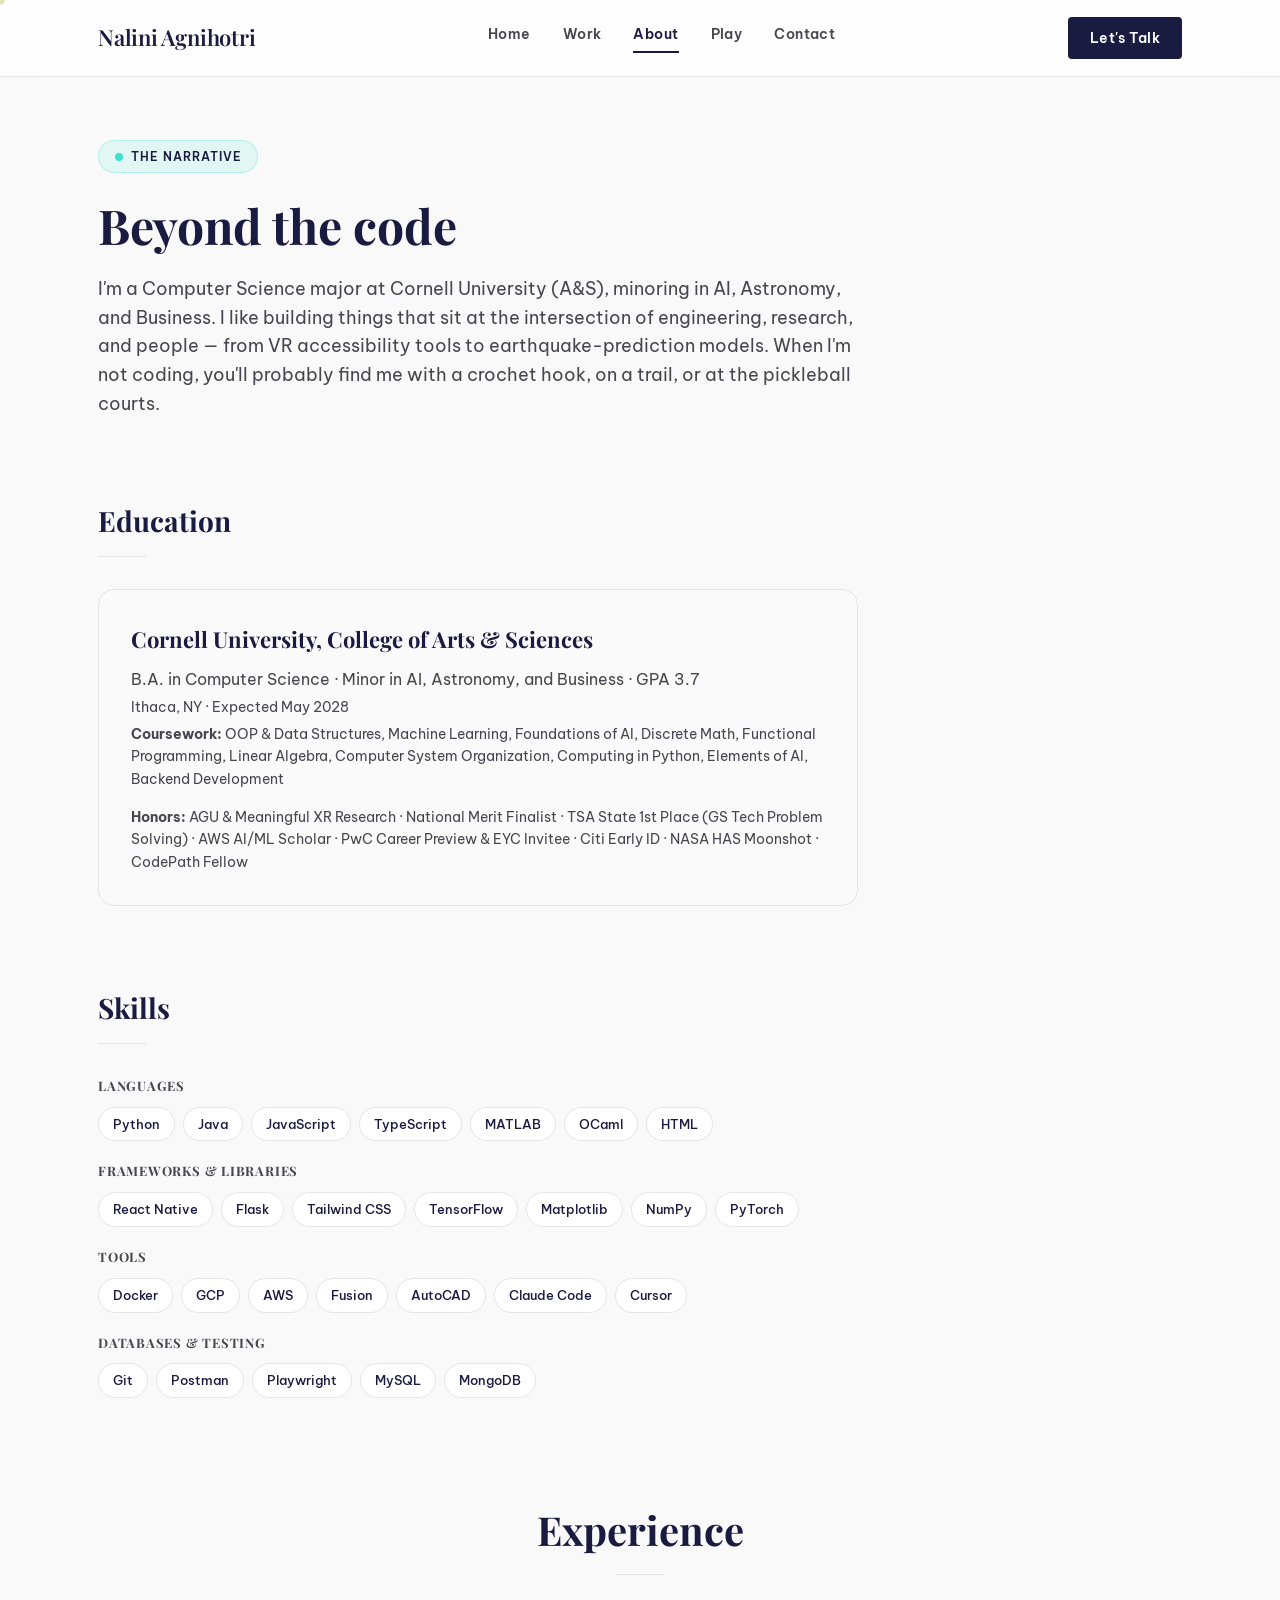
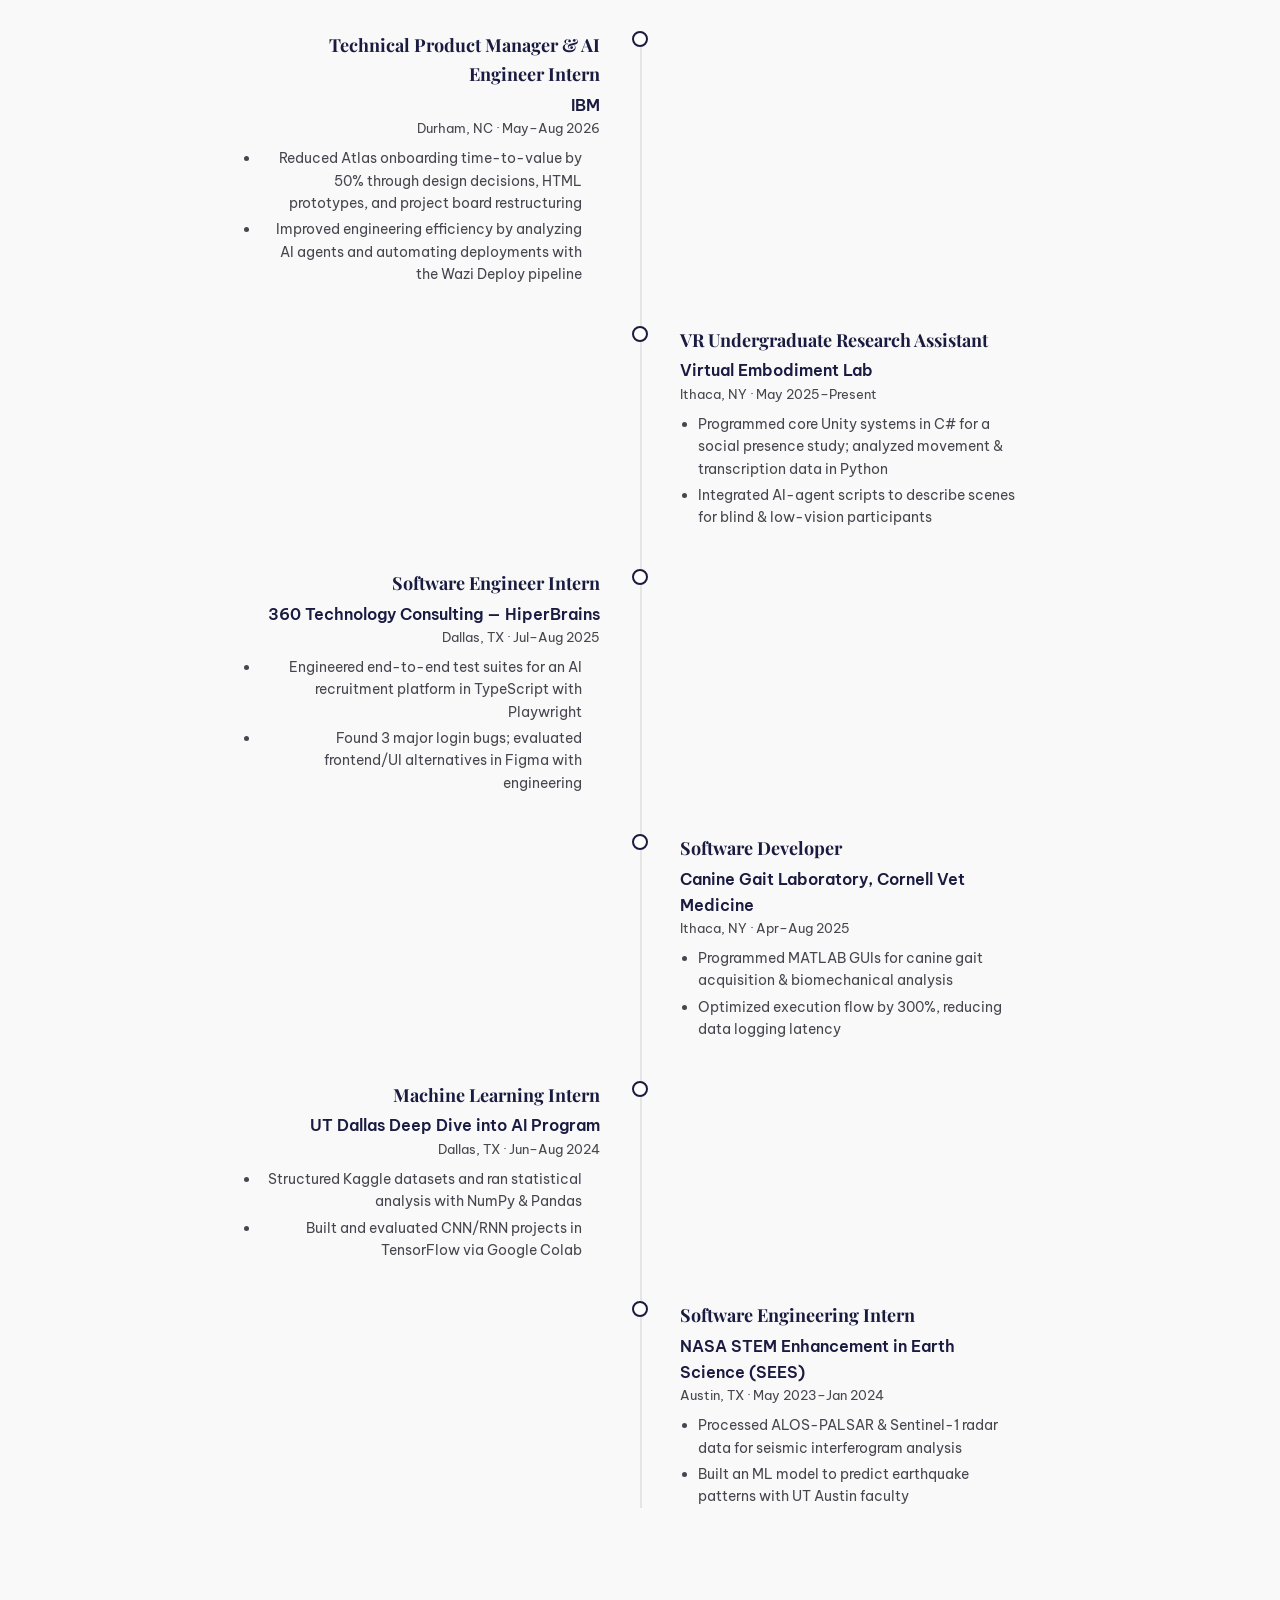
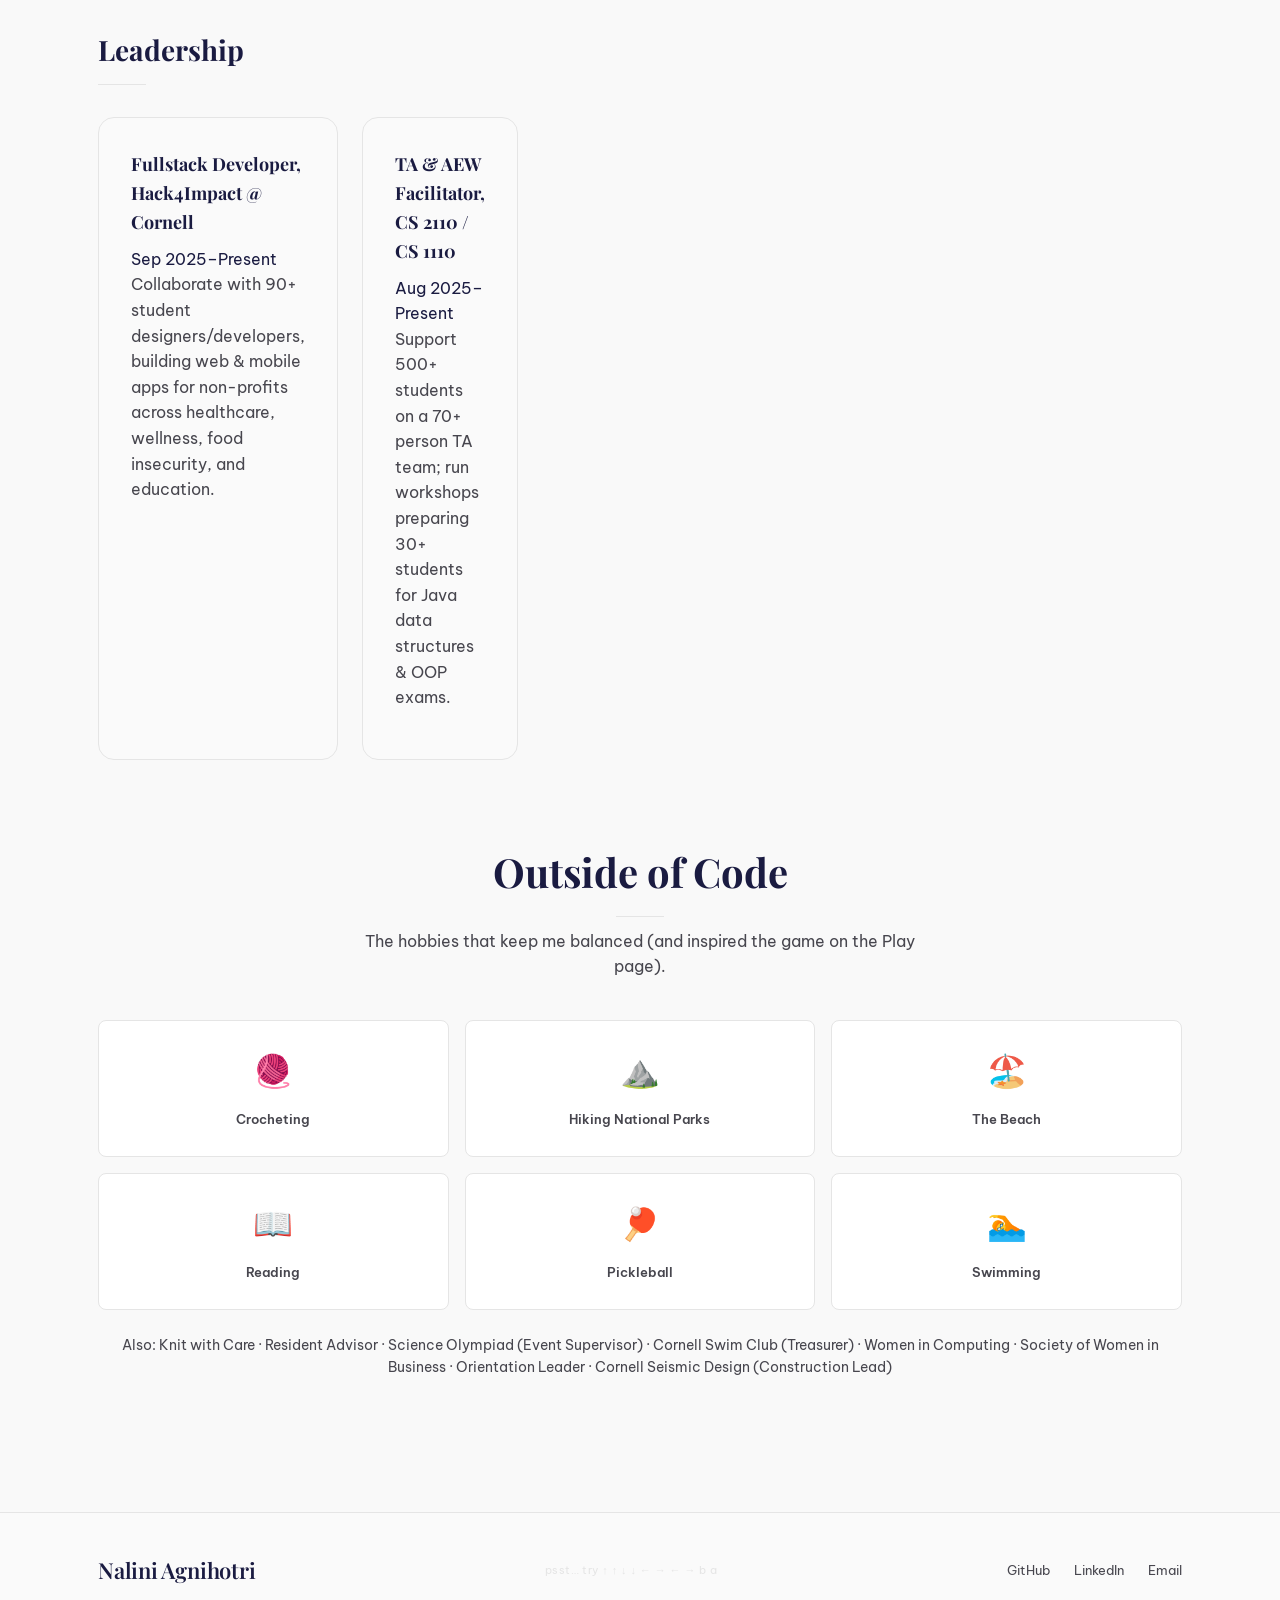
==== about.html @ 41c07222 "Initial portfolio site: home, work, about, play, contact" ====
<!DOCTYPE html>
<html lang="en">
<head>
<meta charset="utf-8"/>
<meta name="viewport" content="width=device-width, initial-scale=1.0"/>
<title>About — Nalini Agnihotri</title>
<link rel="preconnect" href="https://fonts.googleapis.com"/>
<link rel="preconnect" href="https://fonts.gstatic.com" crossorigin/>
<link href="https://fonts.googleapis.com/css2?family=Be+Vietnam+Pro:wght@400;500;600;700&family=Playfair+Display:wght@400;500;600;700&display=swap" rel="stylesheet"/>
<link rel="stylesheet" href="css/style.css"/>
</head>
<body>

<nav class="nav">
  <div class="nav-inner">
    <a href="index.html" class="brand">Nalini Agnihotri</a>
    <div class="nav-links">
      <a href="index.html">Home</a>
      <a href="work.html">Work</a>
      <a href="about.html" class="active">About</a>
      <a href="play.html">Play</a>
      <a href="contact.html">Contact</a>
    </div>
    <a href="contact.html" class="nav-cta">Let's Talk</a>
    <button class="nav-mobile-toggle" aria-label="Open menu">&#9776;</button>
  </div>
  <div class="nav-mobile-panel">
    <a href="index.html">Home</a>
    <a href="work.html">Work</a>
    <a href="about.html">About</a>
    <a href="play.html">Play</a>
    <a href="contact.html">Contact</a>
  </div>
</nav>

<main class="container" style="padding-top:140px; padding-bottom:40px;">

  <section style="max-width:760px; margin-bottom:80px;">
    <span class="eyebrow"><span class="dot"></span> The Narrative</span>
    <h1 style="font-size:clamp(30px,5vw,48px); line-height:1.2; margin-bottom:20px;">Beyond the code</h1>
    <p style="color:var(--text-variant); font-size:18px;">
      I'm a Computer Science major at Cornell University (A&amp;S), minoring in AI, Astronomy, and Business.
      I like building things that sit at the intersection of engineering, research, and people — from VR
      accessibility tools to earthquake-prediction models. When I'm not coding, you'll probably find me
      with a crochet hook, on a trail, or at the pickleball courts.
    </p>
  </section>

  <section class="section" style="padding-top:0;">
    <div class="section-head" style="text-align:left; margin-bottom:32px;">
      <h2 style="font-size:28px;">Education</h2>
      <div class="rule" style="margin:12px 0 0;"></div>
    </div>
    <div class="card" style="max-width:760px;">
      <h3>Cornell University, College of Arts &amp; Sciences</h3>
      <p style="margin-bottom:4px;">B.A. in Computer Science &middot; Minor in AI, Astronomy, and Business &middot; GPA 3.7</p>
      <p style="margin-bottom:4px; font-size:14px;">Ithaca, NY &middot; Expected May 2028</p>
      <p style="font-size:14px;"><strong>Coursework:</strong> OOP &amp; Data Structures, Machine Learning, Foundations of AI, Discrete Math, Functional Programming, Linear Algebra, Computer System Organization, Computing in Python, Elements of AI, Backend Development</p>
      <p style="font-size:14px; margin-bottom:0;"><strong>Honors:</strong> AGU &amp; Meaningful XR Research &middot; National Merit Finalist &middot; TSA State 1st Place (GS Tech Problem Solving) &middot; AWS AI/ML Scholar &middot; PwC Career Preview &amp; EYC Invitee &middot; Citi Early ID &middot; NASA HAS Moonshot &middot; CodePath Fellow</p>
    </div>
  </section>

  <section class="section" style="padding-top:0;">
    <div class="section-head" style="text-align:left; margin-bottom:32px;">
      <h2 style="font-size:28px;">Skills</h2>
      <div class="rule" style="margin:12px 0 0;"></div>
    </div>
    <div class="skill-group">
      <h4>Languages</h4>
      <div class="skill-pills">
        <span class="skill-pill">Python</span><span class="skill-pill">Java</span><span class="skill-pill">JavaScript</span>
        <span class="skill-pill">TypeScript</span><span class="skill-pill">MATLAB</span><span class="skill-pill">OCaml</span><span class="skill-pill">HTML</span>
      </div>
    </div>
    <div class="skill-group">
      <h4>Frameworks &amp; Libraries</h4>
      <div class="skill-pills">
        <span class="skill-pill">React Native</span><span class="skill-pill">Flask</span><span class="skill-pill">Tailwind CSS</span>
        <span class="skill-pill">TensorFlow</span><span class="skill-pill">Matplotlib</span><span class="skill-pill">NumPy</span><span class="skill-pill">PyTorch</span>
      </div>
    </div>
    <div class="skill-group">
      <h4>Tools</h4>
      <div class="skill-pills">
        <span class="skill-pill">Docker</span><span class="skill-pill">GCP</span><span class="skill-pill">AWS</span>
        <span class="skill-pill">Fusion</span><span class="skill-pill">AutoCAD</span><span class="skill-pill">Claude Code</span><span class="skill-pill">Cursor</span>
      </div>
    </div>
    <div class="skill-group">
      <h4>Databases &amp; Testing</h4>
      <div class="skill-pills">
        <span class="skill-pill">Git</span><span class="skill-pill">Postman</span><span class="skill-pill">Playwright</span>
        <span class="skill-pill">MySQL</span><span class="skill-pill">MongoDB</span>
      </div>
    </div>
  </section>

  <section class="section" style="padding-top:0;">
    <div class="section-head" style="margin-bottom:56px;">
      <h2>Experience</h2>
      <div class="rule"></div>
    </div>
    <div class="timeline">

      <div class="t-item left">
        <div class="t-dot"></div>
        <h4>Technical Product Manager &amp; AI Engineer Intern</h4>
        <div class="t-role">IBM</div>
        <div class="t-meta">Durham, NC &middot; May–Aug 2026</div>
        <ul>
          <li>Reduced Atlas onboarding time-to-value by 50% through design decisions, HTML prototypes, and project board restructuring</li>
          <li>Improved engineering efficiency by analyzing AI agents and automating deployments with the Wazi Deploy pipeline</li>
        </ul>
      </div>

      <div class="t-item right">
        <div class="t-dot"></div>
        <h4>VR Undergraduate Research Assistant</h4>
        <div class="t-role">Virtual Embodiment Lab</div>
        <div class="t-meta">Ithaca, NY &middot; May 2025–Present</div>
        <ul>
          <li>Programmed core Unity systems in C# for a social presence study; analyzed movement &amp; transcription data in Python</li>
          <li>Integrated AI-agent scripts to describe scenes for blind &amp; low-vision participants</li>
        </ul>
      </div>

      <div class="t-item left">
        <div class="t-dot"></div>
        <h4>Software Engineer Intern</h4>
        <div class="t-role">360 Technology Consulting — HiperBrains</div>
        <div class="t-meta">Dallas, TX &middot; Jul–Aug 2025</div>
        <ul>
          <li>Engineered end-to-end test suites for an AI recruitment platform in TypeScript with Playwright</li>
          <li>Found 3 major login bugs; evaluated frontend/UI alternatives in Figma with engineering</li>
        </ul>
      </div>

      <div class="t-item right">
        <div class="t-dot"></div>
        <h4>Software Developer</h4>
        <div class="t-role">Canine Gait Laboratory, Cornell Vet Medicine</div>
        <div class="t-meta">Ithaca, NY &middot; Apr–Aug 2025</div>
        <ul>
          <li>Programmed MATLAB GUIs for canine gait acquisition &amp; biomechanical analysis</li>
          <li>Optimized execution flow by 300%, reducing data logging latency</li>
        </ul>
      </div>

      <div class="t-item left">
        <div class="t-dot"></div>
        <h4>Machine Learning Intern</h4>
        <div class="t-role">UT Dallas Deep Dive into AI Program</div>
        <div class="t-meta">Dallas, TX &middot; Jun–Aug 2024</div>
        <ul>
          <li>Structured Kaggle datasets and ran statistical analysis with NumPy &amp; Pandas</li>
          <li>Built and evaluated CNN/RNN projects in TensorFlow via Google Colab</li>
        </ul>
      </div>

      <div class="t-item right">
        <div class="t-dot"></div>
        <h4>Software Engineering Intern</h4>
        <div class="t-role">NASA STEM Enhancement in Earth Science (SEES)</div>
        <div class="t-meta">Austin, TX &middot; May 2023–Jan 2024</div>
        <ul>
          <li>Processed ALOS-PALSAR &amp; Sentinel-1 radar data for seismic interferogram analysis</li>
          <li>Built an ML model to predict earthquake patterns with UT Austin faculty</li>
        </ul>
      </div>

    </div>
  </section>

  <section class="section" style="padding-top:0;">
    <div class="section-head" style="text-align:left; margin-bottom:32px;">
      <h2 style="font-size:28px;">Leadership</h2>
      <div class="rule" style="margin:12px 0 0;"></div>
    </div>
    <div class="bento">
      <div class="card col-span-6">
        <h3 style="font-size:18px;">Fullstack Developer, Hack4Impact @ Cornell</h3>
        <div class="t-meta">Sep 2025–Present</div>
        <p>Collaborate with 90+ student designers/developers, building web &amp; mobile apps for non-profits across healthcare, wellness, food insecurity, and education.</p>
      </div>
      <div class="card col-span-6">
        <h3 style="font-size:18px;">TA &amp; AEW Facilitator, CS 2110 / CS 1110</h3>
        <div class="t-meta">Aug 2025–Present</div>
        <p>Support 500+ students on a 70+ person TA team; run workshops preparing 30+ students for Java data structures &amp; OOP exams.</p>
      </div>
    </div>
  </section>

  <section class="section" style="padding-top:0;">
    <div class="section-head" style="margin-bottom:40px;">
      <h2>Outside of Code</h2>
      <div class="rule"></div>
      <p>The hobbies that keep me balanced (and inspired the game on the Play page).</p>
    </div>
    <div class="hobby-grid">
      <div class="hobby-card"><span class="hobby-emoji">🧶</span><span class="label">Crocheting</span></div>
      <div class="hobby-card"><span class="hobby-emoji">⛰️</span><span class="label">Hiking National Parks</span></div>
      <div class="hobby-card"><span class="hobby-emoji">🏖️</span><span class="label">The Beach</span></div>
      <div class="hobby-card"><span class="hobby-emoji">📖</span><span class="label">Reading</span></div>
      <div class="hobby-card"><span class="hobby-emoji">🏓</span><span class="label">Pickleball</span></div>
      <div class="hobby-card"><span class="hobby-emoji">🏊</span><span class="label">Swimming</span></div>
    </div>
    <p style="text-align:center; color:var(--text-variant); font-size:14px; margin-top:24px;">
      Also: Knit with Care &middot; Resident Advisor &middot; Science Olympiad (Event Supervisor) &middot; Cornell Swim Club (Treasurer) &middot; Women in Computing &middot; Society of Women in Business &middot; Orientation Leader &middot; Cornell Seismic Design (Construction Lead)
    </p>
  </section>

</main>

<footer class="footer">
  <div class="footer-inner container">
    <div class="brand">Nalini Agnihotri</div>
    <div class="easter-hint">psst&hellip; try &uarr; &uarr; &darr; &darr; &larr; &rarr; &larr; &rarr; b a</div>
    <div class="footer-links">
      <a href="https://github.com/nalini2080" target="_blank" rel="noopener">GitHub</a>
      <a href="https://www.linkedin.com/in/nalini-agnihotri/" target="_blank" rel="noopener">LinkedIn</a>
      <a href="mailto:na485@cornell.edu">Email</a>
    </div>
  </div>
</footer>

<script src="js/effects.js"></script>
</body>
</html>
---- css/style.css ----
/* =========================================================
   Nalini Agnihotri — Portfolio
   Global styles, design tokens, shared components
   ========================================================= */

:root {
  --ink: #1A1B41;
  --primary: #020229;
  --seafoam: #40E0D0;
  --petal: #F699CD;
  --bg: #f9f9f9;
  --surface: #FAFAFA;
  --surface-bright: #ffffff;
  --border: #E5E5E5;
  --text-variant: #47464e;
  --radius-sm: 4px;
  --radius-md: 8px;
  --radius-lg: 16px;
  --gutter: 24px;
  --max-w: 1180px;
}

* { box-sizing: border-box; }

html { scroll-behavior: smooth; }

body {
  margin: 0;
  background: var(--bg);
  color: var(--ink);
  font-family: 'Be Vietnam Pro', sans-serif;
  font-size: 16px;
  line-height: 1.6;
  -webkit-font-smoothing: antialiased;
  overflow-x: hidden;
}

h1, h2, h3, h4 { font-family: 'Playfair Display', serif; margin: 0; color: var(--ink); }

a { color: inherit; text-decoration: none; }

img { max-width: 100%; display: block; }

.container {
  max-width: var(--max-w);
  margin: 0 auto;
  padding: 0 20px;
}
@media (min-width: 768px) {
  .container { padding: 0 48px; }
}

/* ---------- Custom cursor ---------- */
.cursor-dot {
  position: fixed;
  top: 0; left: 0;
  width: 10px; height: 10px;
  background: var(--ink);
  border-radius: 50%;
  pointer-events: none;
  z-index: 9999;
  transform: translate(-50%, -50%);
  transition: width .18s, height .18s, background-color .18s;
  mix-blend-mode: difference;
}
.cursor-dot.hover {
  width: 36px; height: 36px;
  background: var(--seafoam);
}
body { cursor: none; }
@media (max-width: 768px), (hover: none) {
  body { cursor: auto; }
  .cursor-dot, .cursor-trail-canvas { display: none; }
}
.cursor-trail-canvas {
  position: fixed;
  top: 0; left: 0;
  width: 100%; height: 100%;
  pointer-events: none;
  z-index: 9998;
}

/* ---------- Nav ---------- */
.nav {
  position: fixed;
  top: 0; left: 0; right: 0;
  z-index: 500;
  background: rgba(255,255,255,0.75);
  backdrop-filter: blur(16px);
  border-bottom: 1px solid var(--border);
}
.nav-inner {
  max-width: var(--max-w);
  margin: 0 auto;
  padding: 0 20px;
  height: 76px;
  display: flex;
  align-items: center;
  justify-content: space-between;
}
@media (min-width: 768px) { .nav-inner { padding: 0 48px; } }
.brand {
  font-family: 'Playfair Display', serif;
  font-size: 22px;
  font-weight: 600;
  letter-spacing: -0.01em;
}
.nav-links {
  display: none;
  gap: 32px;
  align-items: center;
}
@media (min-width: 768px) { .nav-links { display: flex; } }
.nav-links a {
  font-size: 14px;
  font-weight: 600;
  letter-spacing: 0.03em;
  color: var(--text-variant);
  padding-bottom: 6px;
  border-bottom: 2px solid transparent;
  transition: color .25s, border-color .25s;
}
.nav-links a:hover, .nav-links a.active {
  color: var(--ink);
  border-bottom-color: var(--ink);
}
.nav-cta {
  display: inline-flex;
  align-items: center;
  padding: 10px 22px;
  background: var(--ink);
  color: #fff;
  border-radius: var(--radius-sm);
  font-size: 14px;
  font-weight: 600;
  letter-spacing: 0.03em;
  transition: background .25s, transform .25s;
}
.nav-cta:hover { background: var(--primary); transform: translateY(-1px); }
.nav-mobile-toggle { display: none; background: none; border: none; font-size: 26px; color: var(--ink); }
@media (max-width: 767px) { .nav-mobile-toggle { display: block; } .nav-cta { display: none; } }
.nav-mobile-panel {
  display: none;
  flex-direction: column;
  gap: 4px;
  padding: 12px 20px 20px;
  border-top: 1px solid var(--border);
  background: rgba(255,255,255,0.95);
}
.nav-mobile-panel.open { display: flex; }
.nav-mobile-panel a {
  padding: 12px 0;
  font-size: 15px;
  font-weight: 600;
  color: var(--text-variant);
  border-bottom: 1px solid var(--border);
}

/* ---------- Buttons ---------- */
.btn {
  display: inline-flex;
  align-items: center;
  gap: 8px;
  padding: 14px 28px;
  border-radius: var(--radius-sm);
  font-size: 14px;
  font-weight: 600;
  letter-spacing: 0.03em;
  cursor: pointer;
  border: 1px solid transparent;
  transition: transform .25s, background .25s, color .25s;
}
.btn-primary { background: var(--ink); color: #fff; }
.btn-primary:hover { background: var(--primary); transform: translateY(-2px); }
.btn-outline { border-color: var(--ink); color: var(--ink); background: transparent; }
.btn-outline:hover { background: rgba(26,27,65,0.05); transform: translateY(-2px); }

/* ---------- Hero ---------- */
.hero {
  position: relative;
  min-height: 92vh;
  display: flex;
  align-items: center;
  justify-content: center;
  text-align: center;
  overflow: hidden;
  padding: 140px 20px 80px;
}
.hero-canvas {
  position: absolute;
  inset: 0;
  z-index: 0;
}
.hero-content { position: relative; z-index: 2; max-width: 820px; margin: 0 auto; }
.eyebrow {
  display: inline-flex;
  align-items: center;
  gap: 8px;
  padding: 6px 16px;
  background: rgba(64,224,208,0.12);
  border: 1px solid rgba(64,224,208,0.3);
  border-radius: 999px;
  font-size: 12px;
  font-weight: 600;
  letter-spacing: 0.08em;
  text-transform: uppercase;
  color: var(--ink);
  margin-bottom: 24px;
}
.eyebrow .dot { width: 8px; height: 8px; border-radius: 50%; background: var(--seafoam); }
.hero h1 {
  font-size: clamp(36px, 6vw, 68px);
  line-height: 1.12;
  letter-spacing: -0.02em;
  margin-bottom: 24px;
}
.hero p.lead {
  font-size: 18px;
  color: var(--text-variant);
  max-width: 600px;
  margin: 0 auto 40px;
}
.hero-actions {
  display: flex;
  flex-wrap: wrap;
  gap: 16px;
  justify-content: center;
}

/* ---------- Section headers ---------- */
.section { padding: 80px 0; }
.section-head { text-align: center; margin-bottom: 56px; }
.section-head h2 { font-size: clamp(28px, 4vw, 40px); margin-bottom: 12px; }
.section-head .rule { width: 48px; height: 1px; background: var(--border); margin: 0 auto; }
.section-head p { color: var(--text-variant); max-width: 560px; margin: 12px auto 0; }

/* ---------- Bento grid / cards ---------- */
.bento {
  display: grid;
  grid-template-columns: repeat(12, 1fr);
  gap: var(--gutter);
}
.card {
  background: var(--surface);
  border: 1px solid var(--border);
  border-radius: var(--radius-lg);
  padding: 32px;
  transition: border-color .4s, background .4s, transform .3s;
}
.card:hover { border-color: var(--ink); background: #fff; transform: translateY(-4px); }
.tag {
  display: inline-flex;
  padding: 5px 14px;
  border-radius: 999px;
  font-size: 12px;
  font-weight: 600;
  background: rgba(64,224,208,0.12);
  color: var(--ink);
  margin-bottom: 16px;
}
.tag.pink { background: rgba(246,153,205,0.15); }
.card h3 { font-size: 22px; margin-bottom: 10px; }
.card p { color: var(--text-variant); margin: 0 0 16px; }
.card .links { display: flex; gap: 16px; margin-top: auto; }
.card .links a { font-weight: 600; font-size: 14px; display: inline-flex; align-items: center; gap: 4px; }
.card .links a:hover { color: var(--seafoam); }

.col-span-8 { grid-column: span 12; }
.col-span-4 { grid-column: span 12; }
@media (min-width: 768px) {
  .col-span-8 { grid-column: span 8; }
  .col-span-4 { grid-column: span 4; }
}

/* ---------- Timeline ---------- */
.timeline { max-width: 760px; margin: 0 auto; position: relative; }
.timeline::before {
  content: '';
  position: absolute;
  left: 19px;
  top: 0; bottom: 0;
  width: 2px;
  background: var(--border);
}
@media (min-width: 640px) { .timeline::before { left: 50%; } }
.t-item { position: relative; margin-bottom: 40px; padding-left: 52px; }
@media (min-width: 640px) {
  .t-item { padding-left: 0; width: 50%; }
  .t-item.right { margin-left: 50%; padding-left: 40px; }
  .t-item.left { padding-right: 40px; text-align: right; }
}
.t-dot {
  position: absolute;
  left: 12px; top: 0;
  width: 16px; height: 16px;
  border-radius: 50%;
  background: var(--surface-bright);
  border: 2px solid var(--ink);
}
@media (min-width: 640px) { .t-dot { left: -8px; } .t-item.left .t-dot { left: auto; right: -8px; } }
.t-item h4 { font-size: 18px; margin-bottom: 4px; }
.t-item .t-role { font-weight: 600; color: var(--ink); }
.t-item .t-meta { font-size: 13px; color: var(--text-variant); margin-bottom: 8px; }
.t-item ul { margin: 8px 0 0; padding-left: 18px; color: var(--text-variant); font-size: 14px; }
@media (min-width: 640px) { .t-item.left ul { padding-left: 0; padding-right: 18px; } }
.t-item li { margin-bottom: 4px; }

/* ---------- Skills ---------- */
.skill-group { margin-bottom: 20px; }
.skill-group h4 { font-size: 13px; text-transform: uppercase; letter-spacing: 0.06em; color: var(--text-variant); margin-bottom: 10px; }
.skill-pills { display: flex; flex-wrap: wrap; gap: 8px; }
.skill-pill {
  padding: 6px 14px;
  border-radius: 999px;
  border: 1px solid var(--border);
  background: #fff;
  font-size: 13px;
  font-weight: 500;
  transition: border-color .25s, transform .25s;
}
.skill-pill:hover { border-color: var(--seafoam); transform: translateY(-2px); }

/* ---------- Hobbies ---------- */
.hobby-grid {
  display: grid;
  grid-template-columns: repeat(2, 1fr);
  gap: 16px;
}
@media (min-width: 640px) { .hobby-grid { grid-template-columns: repeat(3, 1fr); } }
.hobby-card {
  background: #fff;
  border: 1px solid var(--border);
  border-radius: var(--radius-md);
  padding: 24px 16px;
  text-align: center;
  transition: transform .3s, border-color .3s;
}
.hobby-card:hover { transform: translateY(-6px) rotate(-1deg); border-color: var(--petal); }
.hobby-emoji { font-size: 32px; display: block; margin-bottom: 10px; }
.hobby-card span.label { font-size: 13px; font-weight: 600; color: var(--text-variant); }

/* ---------- Footer ---------- */
.footer {
  border-top: 1px solid var(--border);
  background: var(--surface);
  padding: 40px 0;
}
.footer-inner {
  display: flex;
  flex-direction: column;
  align-items: center;
  gap: 12px;
  text-align: center;
}
@media (min-width: 768px) { .footer-inner { flex-direction: row; justify-content: space-between; text-align: left; } }
.footer-links { display: flex; gap: 24px; }
.footer-links a { font-size: 13px; color: var(--text-variant); transition: color .25s; }
.footer-links a:hover { color: var(--ink); }
.easter-hint { font-size: 11px; color: var(--border); letter-spacing: 0.04em; }

/* ---------- Easter egg overlay ---------- */
.egg-overlay {
  position: fixed;
  inset: 0;
  z-index: 9997;
  display: flex;
  align-items: center;
  justify-content: center;
  background: rgba(2,2,41,0.85);
  opacity: 0;
  pointer-events: none;
  transition: opacity .4s;
}
.egg-overlay.show { opacity: 1; pointer-events: auto; }
.egg-card {
  background: #fff;
  border-radius: var(--radius-lg);
  padding: 48px;
  text-align: center;
  max-width: 420px;
  transform: scale(0.85);
  transition: transform .4s;
}
.egg-overlay.show .egg-card { transform: scale(1); }
.egg-card .emoji-row { font-size: 40px; margin-bottom: 16px; letter-spacing: 8px; }
.egg-card h3 { margin-bottom: 12px; }
.egg-card p { color: var(--text-variant); margin-bottom: 24px; }
.confetti {
  position: fixed;
  top: -20px;
  z-index: 9996;
  font-size: 24px;
  pointer-events: none;
  animation: fall linear forwards;
}
@keyframes fall {
  to { transform: translateY(110vh) rotate(360deg); opacity: 0.2; }
}

/* ---------- Game page ---------- */
.game-wrap {
  max-width: 640px;
  margin: 0 auto;
  text-align: center;
}
#gameCanvas {
  background: linear-gradient(180deg, #eafcfa, #fff);
  border: 1px solid var(--border);
  border-radius: var(--radius-lg);
  width: 100%;
  height: auto;
  touch-action: none;
  cursor: none;
}
.game-hud {
  display: flex;
  justify-content: space-between;
  font-weight: 600;
  margin: 16px 0;
  font-size: 14px;
}
.game-instructions { color: var(--text-variant); font-size: 14px; margin-top: 16px; }
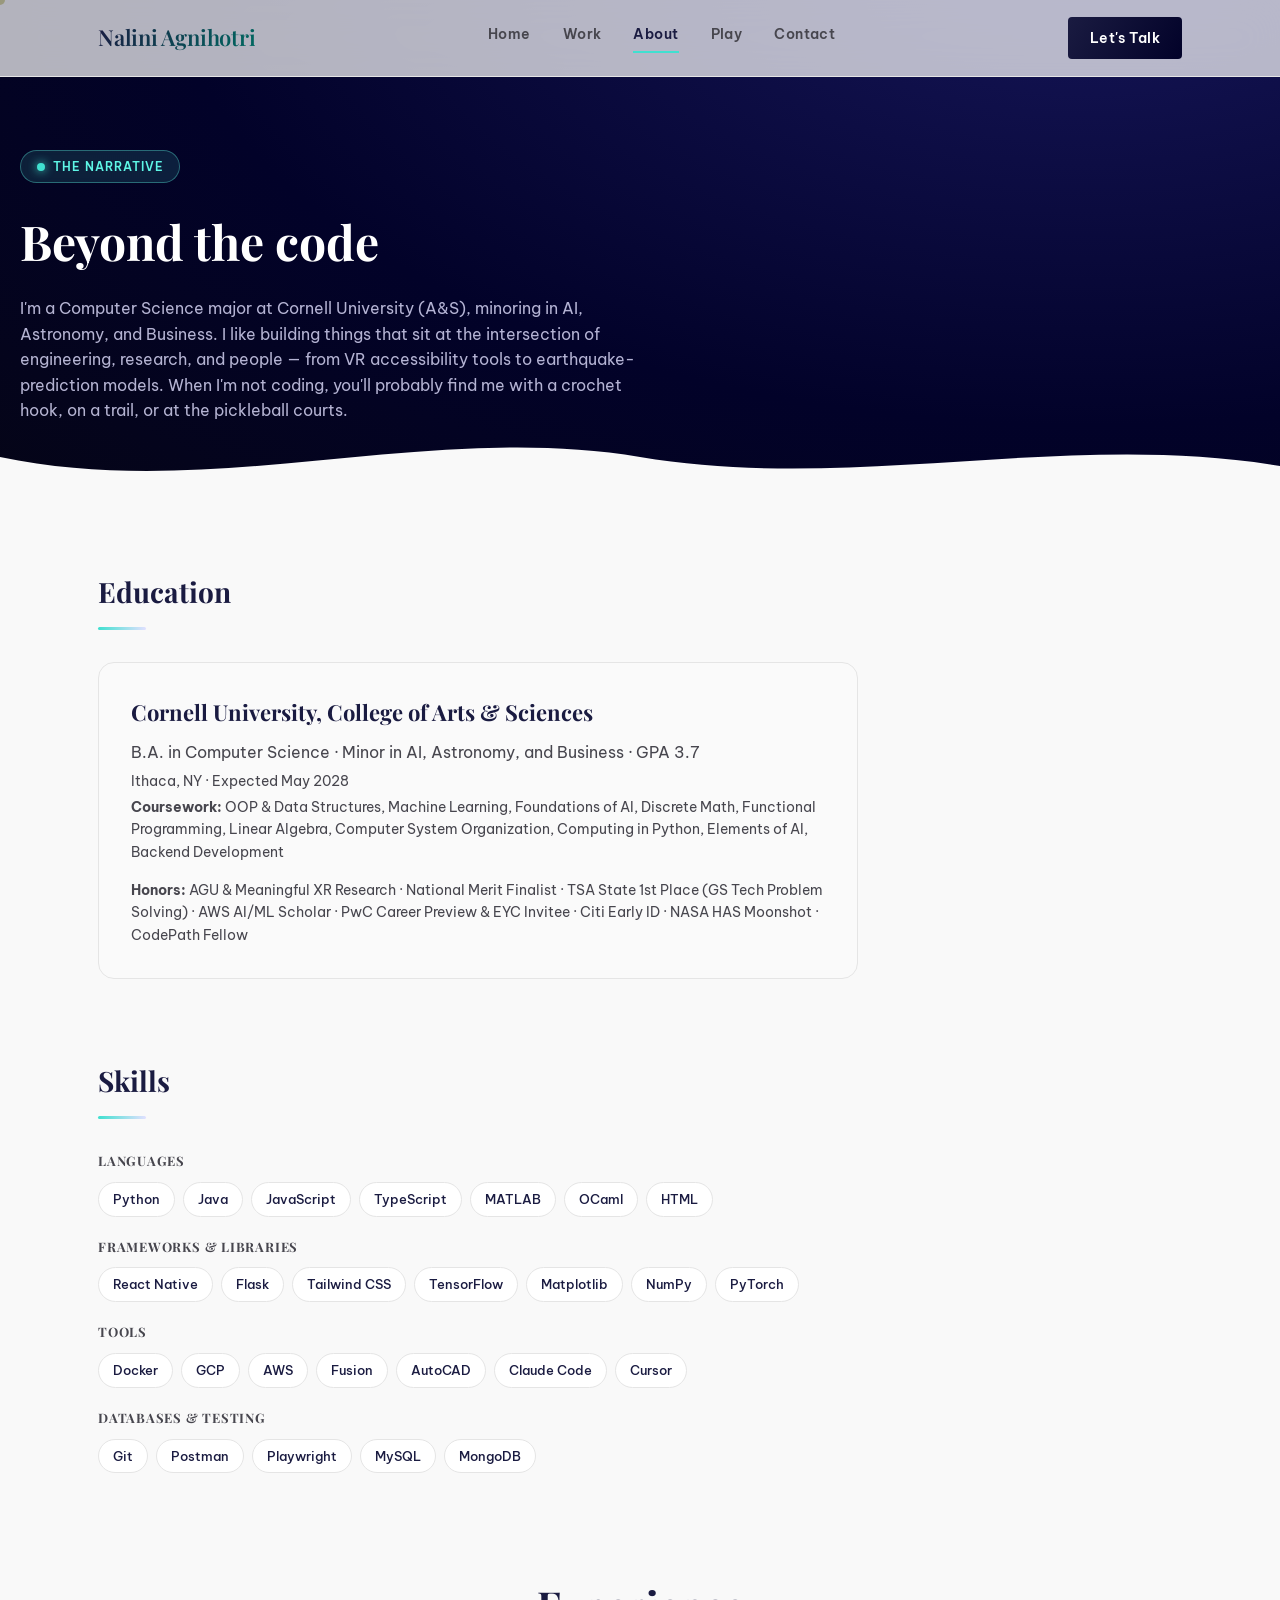
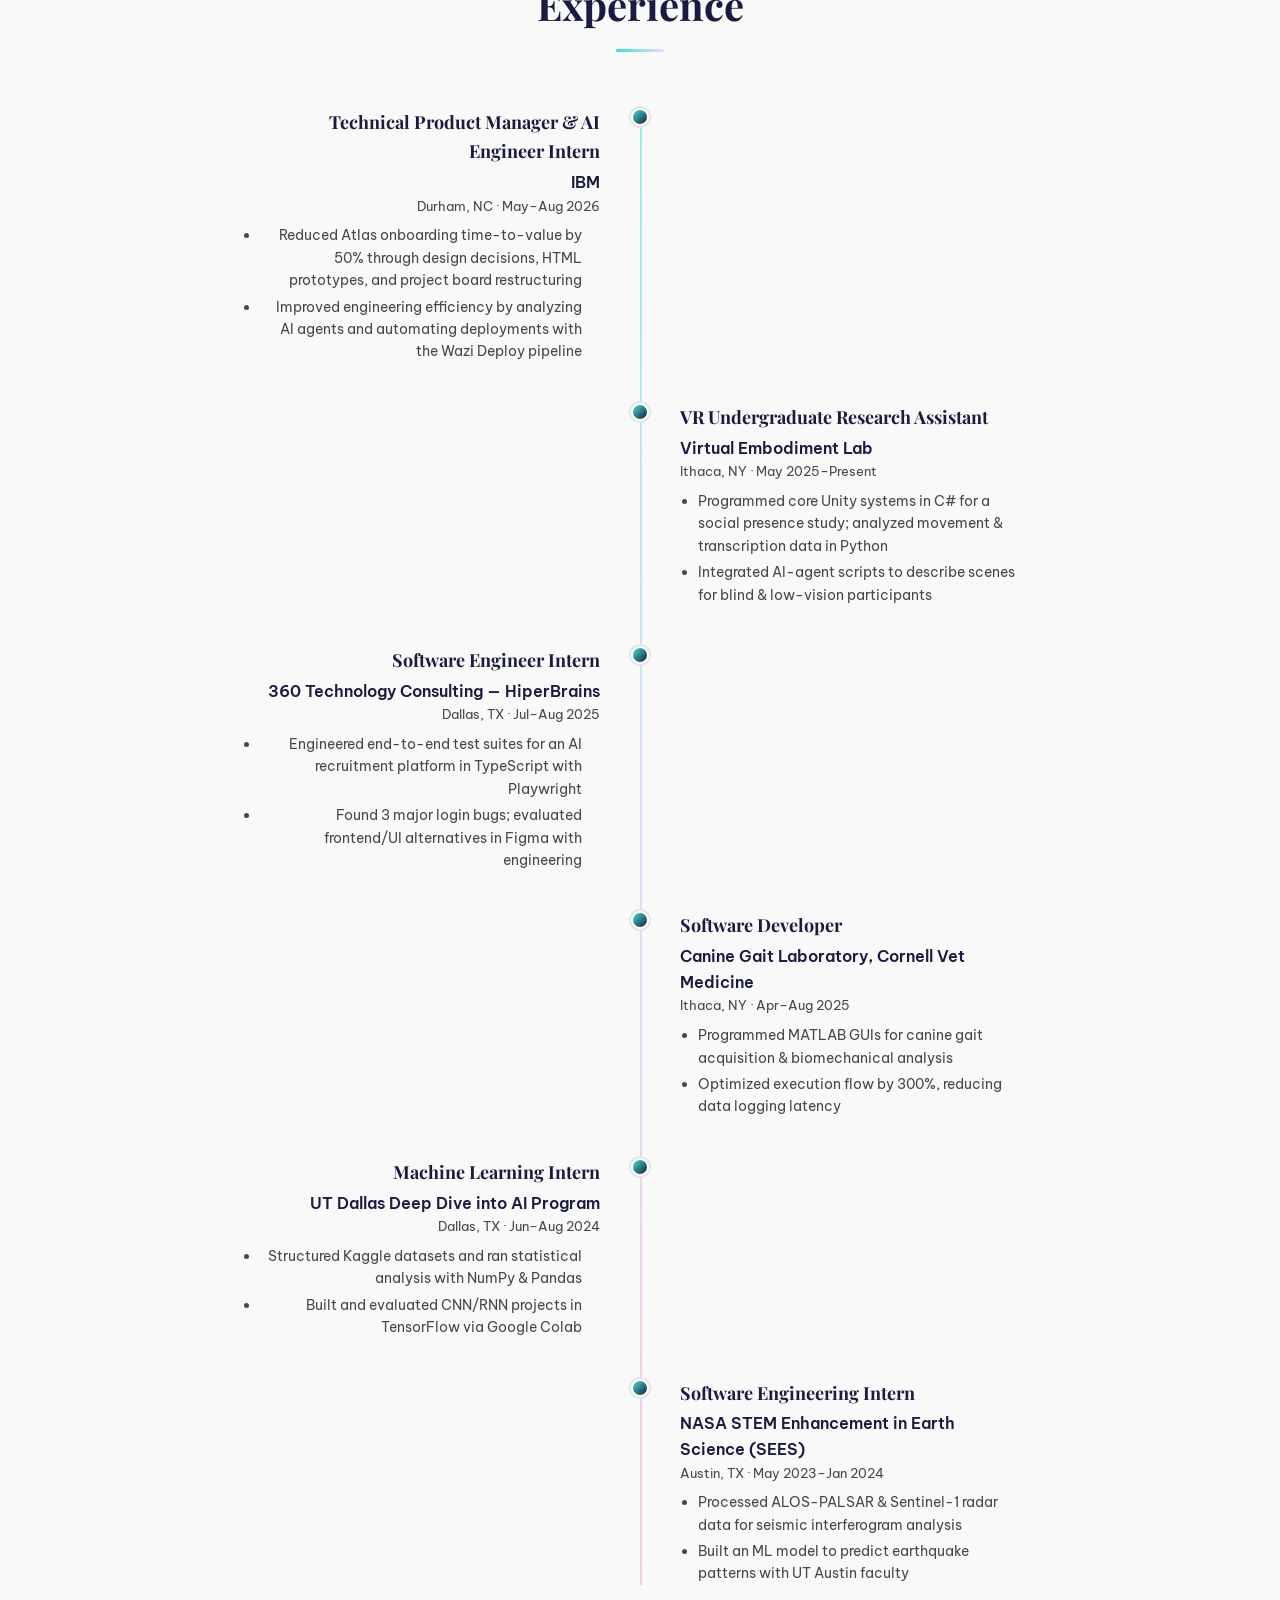
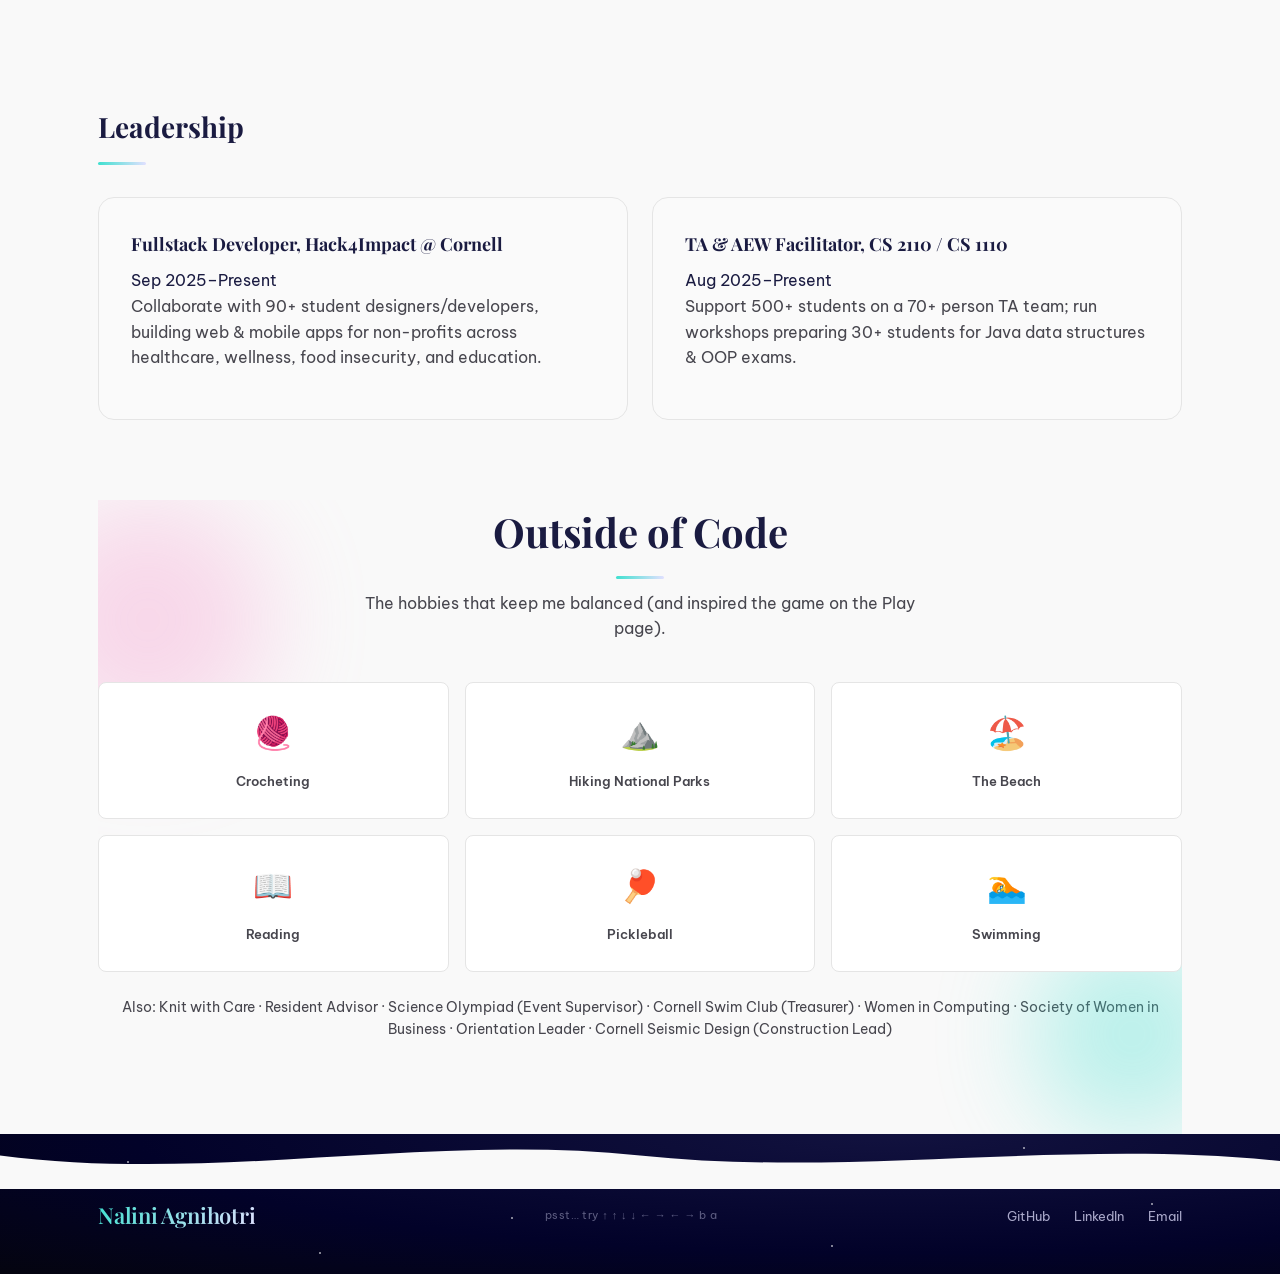
==== commit fc1d423a: "Redesign with starry-night/ocean palette: dark hero + banners, wave dividers, blob accents, twinklin" ====
--- a/about.html
+++ b/about.html
@@ -33,18 +33,22 @@
   </div>
 </nav>
 
-<main class="container" style="padding-top:140px; padding-bottom:40px;">
-
-  <section style="max-width:760px; margin-bottom:80px;">
+<main>
+  <section class="page-banner">
     <span class="eyebrow"><span class="dot"></span> The Narrative</span>
-    <h1 style="font-size:clamp(30px,5vw,48px); line-height:1.2; margin-bottom:20px;">Beyond the code</h1>
-    <p style="color:var(--text-variant); font-size:18px;">
+    <h1>Beyond the code</h1>
+    <p>
       I'm a Computer Science major at Cornell University (A&amp;S), minoring in AI, Astronomy, and Business.
       I like building things that sit at the intersection of engineering, research, and people — from VR
       accessibility tools to earthquake-prediction models. When I'm not coding, you'll probably find me
       with a crochet hook, on a trail, or at the pickleball courts.
     </p>
-  </section>
+    <div class="wave-divider">
+      <svg viewBox="0 0 1440 100" preserveAspectRatio="none"><path d="M0,40 C240,90 480,0 720,40 C960,80 1200,10 1440,50 L1440,100 L0,100 Z" fill="#f9f9f9"/></svg>
+    </div>
+  </section>
+
+  <div class="container" style="padding-top:60px;">
 
   <section class="section" style="padding-top:0;">
     <div class="section-head" style="text-align:left; margin-bottom:32px;">
@@ -191,6 +195,10 @@
   </section>
 
   <section class="section" style="padding-top:0;">
+    <div class="blob-field">
+      <div class="blob blob-petal" style="width:240px;height:240px;left:-70px;top:0;"></div>
+      <div class="blob blob-teal" style="width:200px;height:200px;right:-50px;bottom:0;"></div>
+    </div>
     <div class="section-head" style="margin-bottom:40px;">
       <h2>Outside of Code</h2>
       <div class="rule"></div>
@@ -209,9 +217,11 @@
     </p>
   </section>
 
+  </div>
 </main>
 
 <footer class="footer">
+  <div class="wave-top"><svg viewBox="0 0 1440 100" preserveAspectRatio="none"><path d="M0,40 C240,90 480,0 720,40 C960,80 1200,10 1440,50 L1440,100 L0,100 Z"/></svg></div>
   <div class="footer-inner container">
     <div class="brand">Nalini Agnihotri</div>
     <div class="easter-hint">psst&hellip; try &uarr; &uarr; &darr; &darr; &larr; &rarr; &larr; &rarr; b a</div>
--- a/css/style.css
+++ b/css/style.css
@@ -1,18 +1,33 @@
 /* =========================================================
    Nalini Agnihotri — Portfolio
    Global styles, design tokens, shared components
+   Palette: starry night indigo/navy + ocean teal, light mode
    ========================================================= */
 
 :root {
-  --ink: #1A1B41;
-  --primary: #020229;
-  --seafoam: #40E0D0;
-  --petal: #F699CD;
+  /* core neutrals */
   --bg: #f9f9f9;
   --surface: #FAFAFA;
   --surface-bright: #ffffff;
   --border: #E5E5E5;
   --text-variant: #47464e;
+
+  /* starry night */
+  --primary: #020229;       /* deepest navy — night sky */
+  --ink: #1A1B41;            /* indigo — primary text/dark surfaces */
+  --ink-2: #2f2f6b;          /* lighter indigo for gradients */
+  --lavender: #e1e0ff;       /* primary-fixed */
+  --lavender-dim: #c2c2f2;   /* primary-fixed-dim */
+
+  /* ocean */
+  --seafoam: #40E0D0;
+  --teal-deep: #006a62;      /* secondary */
+  --mint: #5ef6e6;           /* secondary-container */
+
+  /* petal accent, used sparingly */
+  --petal: #F699CD;
+  --petal-soft: #ffd8ea;
+
   --radius-sm: 4px;
   --radius-md: 8px;
   --radius-lg: 16px;
@@ -85,8 +100,9 @@
   position: fixed;
   top: 0; left: 0; right: 0;
   z-index: 500;
-  background: rgba(255,255,255,0.75);
-  backdrop-filter: blur(16px);
+  background: rgba(255,255,255,0.7);
+  backdrop-filter: blur(18px);
+  -webkit-backdrop-filter: blur(18px);
   border-bottom: 1px solid var(--border);
 }
 .nav-inner {
@@ -104,6 +120,10 @@
   font-size: 22px;
   font-weight: 600;
   letter-spacing: -0.01em;
+  background: linear-gradient(120deg, var(--ink), var(--teal-deep));
+  -webkit-background-clip: text;
+  background-clip: text;
+  color: transparent;
 }
 .nav-links {
   display: none;
@@ -122,21 +142,21 @@
 }
 .nav-links a:hover, .nav-links a.active {
   color: var(--ink);
-  border-bottom-color: var(--ink);
+  border-bottom-color: var(--seafoam);
 }
 .nav-cta {
   display: inline-flex;
   align-items: center;
   padding: 10px 22px;
-  background: var(--ink);
+  background: linear-gradient(120deg, var(--ink), var(--primary));
   color: #fff;
   border-radius: var(--radius-sm);
   font-size: 14px;
   font-weight: 600;
   letter-spacing: 0.03em;
-  transition: background .25s, transform .25s;
-}
-.nav-cta:hover { background: var(--primary); transform: translateY(-1px); }
+  transition: box-shadow .25s, transform .25s;
+}
+.nav-cta:hover { box-shadow: 0 8px 20px -6px rgba(64,224,208,0.5); transform: translateY(-1px); }
 .nav-mobile-toggle { display: none; background: none; border: none; font-size: 26px; color: var(--ink); }
 @media (max-width: 767px) { .nav-mobile-toggle { display: block; } .nav-cta { display: none; } }
 .nav-mobile-panel {
@@ -168,14 +188,22 @@
   letter-spacing: 0.03em;
   cursor: pointer;
   border: 1px solid transparent;
-  transition: transform .25s, background .25s, color .25s;
-}
-.btn-primary { background: var(--ink); color: #fff; }
-.btn-primary:hover { background: var(--primary); transform: translateY(-2px); }
+  transition: transform .25s, box-shadow .25s, background .25s, color .25s;
+}
+.btn-primary {
+  background: linear-gradient(120deg, var(--ink) 0%, var(--primary) 100%);
+  color: #fff;
+}
+.btn-primary:hover { box-shadow: 0 10px 24px -8px rgba(64,224,208,0.55); transform: translateY(-2px); }
 .btn-outline { border-color: var(--ink); color: var(--ink); background: transparent; }
-.btn-outline:hover { background: rgba(26,27,65,0.05); transform: translateY(-2px); }
-
-/* ---------- Hero ---------- */
+.btn-outline:hover { background: rgba(64,224,208,0.08); border-color: var(--teal-deep); transform: translateY(-2px); }
+
+/* on dark surfaces (hero / footer) */
+.btn-primary.on-dark { background: linear-gradient(120deg, var(--seafoam), var(--mint)); color: var(--primary); }
+.btn-outline.on-dark { border-color: rgba(255,255,255,0.5); color: #fff; }
+.btn-outline.on-dark:hover { background: rgba(255,255,255,0.08); border-color: var(--seafoam); }
+
+/* ---------- Hero (starry night + ocean) ---------- */
 .hero {
   position: relative;
   min-height: 92vh;
@@ -184,7 +212,9 @@
   justify-content: center;
   text-align: center;
   overflow: hidden;
-  padding: 140px 20px 80px;
+  padding: 140px 20px 110px;
+  background: radial-gradient(ellipse at 30% 20%, #100f3a 0%, var(--primary) 55%, #050516 100%);
+  color: #fff;
 }
 .hero-canvas {
   position: absolute;
@@ -197,26 +227,34 @@
   align-items: center;
   gap: 8px;
   padding: 6px 16px;
-  background: rgba(64,224,208,0.12);
-  border: 1px solid rgba(64,224,208,0.3);
+  background: rgba(94, 246, 230, 0.12);
+  border: 1px solid rgba(94, 246, 230, 0.35);
   border-radius: 999px;
   font-size: 12px;
   font-weight: 600;
   letter-spacing: 0.08em;
   text-transform: uppercase;
-  color: var(--ink);
+  color: var(--mint);
   margin-bottom: 24px;
-}
-.eyebrow .dot { width: 8px; height: 8px; border-radius: 50%; background: var(--seafoam); }
+  backdrop-filter: blur(6px);
+}
+.eyebrow .dot { width: 8px; height: 8px; border-radius: 50%; background: var(--seafoam); box-shadow: 0 0 10px var(--seafoam); }
 .hero h1 {
   font-size: clamp(36px, 6vw, 68px);
   line-height: 1.12;
   letter-spacing: -0.02em;
   margin-bottom: 24px;
+  color: #fff;
+}
+.hero h1 .accent {
+  background: linear-gradient(120deg, var(--seafoam), var(--lavender));
+  -webkit-background-clip: text;
+  background-clip: text;
+  color: transparent;
 }
 .hero p.lead {
   font-size: 18px;
-  color: var(--text-variant);
+  color: rgba(225, 224, 255, 0.8);
   max-width: 600px;
   margin: 0 auto 40px;
 }
@@ -227,60 +265,93 @@
   justify-content: center;
 }
 
+/* wave divider — sits at the bottom edge of a dark section, flows into light content */
+.wave-divider {
+  position: absolute;
+  left: 0; right: 0; bottom: -1px;
+  z-index: 3;
+  line-height: 0;
+}
+.wave-divider svg { width: 100%; height: 90px; display: block; }
+.wave-divider.flip { bottom: auto; top: -1px; transform: scaleY(-1); }
+
 /* ---------- Section headers ---------- */
-.section { padding: 80px 0; }
+.section { padding: 80px 0; position: relative; }
 .section-head { text-align: center; margin-bottom: 56px; }
 .section-head h2 { font-size: clamp(28px, 4vw, 40px); margin-bottom: 12px; }
-.section-head .rule { width: 48px; height: 1px; background: var(--border); margin: 0 auto; }
+.section-head .rule { width: 48px; height: 3px; border-radius: 2px; background: linear-gradient(90deg, var(--seafoam), var(--lavender)); margin: 0 auto; }
 .section-head p { color: var(--text-variant); max-width: 560px; margin: 12px auto 0; }
+
+/* ---------- Soft blob accents (used sparingly, a few per page) ---------- */
+.blob-field { position: absolute; inset: 0; overflow: hidden; z-index: 0; pointer-events: none; }
+.blob {
+  position: absolute;
+  border-radius: 50%;
+  filter: blur(50px);
+  opacity: 0.35;
+}
+.blob-teal { background: var(--seafoam); }
+.blob-petal { background: var(--petal); }
+.blob-lavender { background: var(--lavender-dim); }
 
 /* ---------- Bento grid / cards ---------- */
 .bento {
   display: grid;
   grid-template-columns: repeat(12, 1fr);
   gap: var(--gutter);
+  position: relative;
+  z-index: 1;
 }
 .card {
+  position: relative;
   background: var(--surface);
   border: 1px solid var(--border);
   border-radius: var(--radius-lg);
   padding: 32px;
-  transition: border-color .4s, background .4s, transform .3s;
-}
-.card:hover { border-color: var(--ink); background: #fff; transform: translateY(-4px); }
+  transition: border-color .4s, background .4s, transform .3s, box-shadow .4s;
+}
+.card:hover {
+  border-color: transparent;
+  background: #fff;
+  transform: translateY(-4px);
+  box-shadow: 0 0 0 1.5px var(--seafoam), 0 16px 32px -16px rgba(26,27,65,0.25);
+}
 .tag {
   display: inline-flex;
   padding: 5px 14px;
   border-radius: 999px;
   font-size: 12px;
   font-weight: 600;
-  background: rgba(64,224,208,0.12);
-  color: var(--ink);
+  background: linear-gradient(120deg, rgba(64,224,208,0.16), rgba(94,246,230,0.12));
+  color: var(--teal-deep);
   margin-bottom: 16px;
 }
-.tag.pink { background: rgba(246,153,205,0.15); }
+.tag.pink { background: linear-gradient(120deg, rgba(246,153,205,0.18), rgba(255,216,234,0.18)); color: #9c2e6c; }
 .card h3 { font-size: 22px; margin-bottom: 10px; }
 .card p { color: var(--text-variant); margin: 0 0 16px; }
 .card .links { display: flex; gap: 16px; margin-top: auto; }
 .card .links a { font-weight: 600; font-size: 14px; display: inline-flex; align-items: center; gap: 4px; }
-.card .links a:hover { color: var(--seafoam); }
+.card .links a:hover { color: var(--teal-deep); }
 
 .col-span-8 { grid-column: span 12; }
 .col-span-4 { grid-column: span 12; }
+.col-span-6 { grid-column: span 12; }
 @media (min-width: 768px) {
   .col-span-8 { grid-column: span 8; }
   .col-span-4 { grid-column: span 4; }
+  .col-span-6 { grid-column: span 6; }
 }
 
 /* ---------- Timeline ---------- */
-.timeline { max-width: 760px; margin: 0 auto; position: relative; }
+.timeline { max-width: 760px; margin: 0 auto; position: relative; z-index: 1; }
 .timeline::before {
   content: '';
   position: absolute;
   left: 19px;
   top: 0; bottom: 0;
   width: 2px;
-  background: var(--border);
+  background: linear-gradient(180deg, var(--seafoam), var(--lavender-dim), var(--petal));
+  opacity: 0.5;
 }
 @media (min-width: 640px) { .timeline::before { left: 50%; } }
 .t-item { position: relative; margin-bottom: 40px; padding-left: 52px; }
@@ -291,13 +362,14 @@
 }
 .t-dot {
   position: absolute;
-  left: 12px; top: 0;
-  width: 16px; height: 16px;
+  left: 10px; top: 0;
+  width: 18px; height: 18px;
   border-radius: 50%;
-  background: var(--surface-bright);
-  border: 2px solid var(--ink);
-}
-@media (min-width: 640px) { .t-dot { left: -8px; } .t-item.left .t-dot { left: auto; right: -8px; } }
+  background: linear-gradient(135deg, var(--seafoam), var(--ink));
+  border: 2px solid #fff;
+  box-shadow: 0 0 0 2px var(--border);
+}
+@media (min-width: 640px) { .t-dot { left: -9px; } .t-item.left .t-dot { left: auto; right: -9px; } }
 .t-item h4 { font-size: 18px; margin-bottom: 4px; }
 .t-item .t-role { font-weight: 600; color: var(--ink); }
 .t-item .t-meta { font-size: 13px; color: var(--text-variant); margin-bottom: 8px; }
@@ -306,7 +378,7 @@
 .t-item li { margin-bottom: 4px; }
 
 /* ---------- Skills ---------- */
-.skill-group { margin-bottom: 20px; }
+.skill-group { margin-bottom: 20px; position: relative; z-index: 1; }
 .skill-group h4 { font-size: 13px; text-transform: uppercase; letter-spacing: 0.06em; color: var(--text-variant); margin-bottom: 10px; }
 .skill-pills { display: flex; flex-wrap: wrap; gap: 8px; }
 .skill-pill {
@@ -316,15 +388,17 @@
   background: #fff;
   font-size: 13px;
   font-weight: 500;
-  transition: border-color .25s, transform .25s;
-}
-.skill-pill:hover { border-color: var(--seafoam); transform: translateY(-2px); }
+  transition: border-color .25s, transform .25s, box-shadow .25s;
+}
+.skill-pill:hover { border-color: var(--seafoam); transform: translateY(-2px); box-shadow: 0 6px 14px -8px rgba(64,224,208,0.6); }
 
 /* ---------- Hobbies ---------- */
 .hobby-grid {
   display: grid;
   grid-template-columns: repeat(2, 1fr);
   gap: 16px;
+  position: relative;
+  z-index: 1;
 }
 @media (min-width: 640px) { .hobby-grid { grid-template-columns: repeat(3, 1fr); } }
 .hobby-card {
@@ -333,19 +407,46 @@
   border-radius: var(--radius-md);
   padding: 24px 16px;
   text-align: center;
-  transition: transform .3s, border-color .3s;
-}
-.hobby-card:hover { transform: translateY(-6px) rotate(-1deg); border-color: var(--petal); }
+  transition: transform .3s, border-color .3s, box-shadow .3s;
+}
+.hobby-card:hover { transform: translateY(-6px) rotate(-1deg); border-color: var(--petal); box-shadow: 0 14px 28px -14px rgba(246,153,205,0.5); }
 .hobby-emoji { font-size: 32px; display: block; margin-bottom: 10px; }
 .hobby-card span.label { font-size: 13px; font-weight: 600; color: var(--text-variant); }
 
-/* ---------- Footer ---------- */
+/* ---------- Footer (night sky bookend) ---------- */
 .footer {
-  border-top: 1px solid var(--border);
-  background: var(--surface);
-  padding: 40px 0;
-}
+  position: relative;
+  background: radial-gradient(ellipse at 70% 0%, #12123f 0%, var(--primary) 60%, #04040f 100%);
+  padding: 64px 0 40px;
+  color: rgba(255,255,255,0.85);
+  overflow: hidden;
+}
+.footer::before {
+  content: '';
+  position: absolute;
+  inset: 0;
+  background-image:
+    radial-gradient(1px 1px at 10% 20%, #fff 100%, transparent),
+    radial-gradient(1px 1px at 80% 10%, #fff 100%, transparent),
+    radial-gradient(1px 1px at 40% 60%, #fff 100%, transparent),
+    radial-gradient(1px 1px at 65% 80%, #fff 100%, transparent),
+    radial-gradient(1px 1px at 90% 50%, #fff 100%, transparent),
+    radial-gradient(1px 1px at 25% 85%, #fff 100%, transparent),
+    radial-gradient(1px 1px at 55% 35%, #fff 100%, transparent);
+  opacity: 0.5;
+}
+.footer .wave-divider.flip svg path { fill: var(--bg); }
+.footer .wave-top {
+  position: absolute;
+  top: -1px; left: 0; right: 0;
+  line-height: 0;
+  z-index: 0;
+}
+.footer .wave-top svg { width: 100%; height: 56px; display: block; }
+.footer .wave-top svg path { fill: var(--bg); }
 .footer-inner {
+  position: relative;
+  z-index: 1;
   display: flex;
   flex-direction: column;
   align-items: center;
@@ -353,10 +454,11 @@
   text-align: center;
 }
 @media (min-width: 768px) { .footer-inner { flex-direction: row; justify-content: space-between; text-align: left; } }
+.footer .brand { background: linear-gradient(120deg, var(--seafoam), var(--lavender)); -webkit-background-clip: text; background-clip: text; color: transparent; }
 .footer-links { display: flex; gap: 24px; }
-.footer-links a { font-size: 13px; color: var(--text-variant); transition: color .25s; }
-.footer-links a:hover { color: var(--ink); }
-.easter-hint { font-size: 11px; color: var(--border); letter-spacing: 0.04em; }
+.footer-links a { font-size: 13px; color: rgba(225,224,255,0.75); transition: color .25s; }
+.footer-links a:hover { color: var(--seafoam); }
+.easter-hint { font-size: 11px; color: rgba(225,224,255,0.4); letter-spacing: 0.04em; }
 
 /* ---------- Easter egg overlay ---------- */
 .egg-overlay {
@@ -402,9 +504,11 @@
   max-width: 640px;
   margin: 0 auto;
   text-align: center;
+  position: relative;
+  z-index: 1;
 }
 #gameCanvas {
-  background: linear-gradient(180deg, #eafcfa, #fff);
+  background: linear-gradient(180deg, #0d0d33 0%, #10406b 55%, #17b6a8 100%);
   border: 1px solid var(--border);
   border-radius: var(--radius-lg);
   width: 100%;
@@ -420,3 +524,16 @@
   font-size: 14px;
 }
 .game-instructions { color: var(--text-variant); font-size: 14px; margin-top: 16px; }
+
+/* ---------- Page hero banner (non-home pages) ---------- */
+.page-banner {
+  position: relative;
+  padding: 150px 20px 70px;
+  text-align: left;
+  overflow: hidden;
+  background: radial-gradient(ellipse at 85% -10%, #16165a 0%, var(--primary) 60%, #050516 100%);
+  color: #fff;
+}
+.page-banner .eyebrow { margin-bottom: 20px; }
+.page-banner h1, .page-banner h2 { color: #fff; font-size: clamp(30px, 5vw, 48px); }
+.page-banner p { color: rgba(225,224,255,0.8); max-width: 620px; margin-top: 16px; }
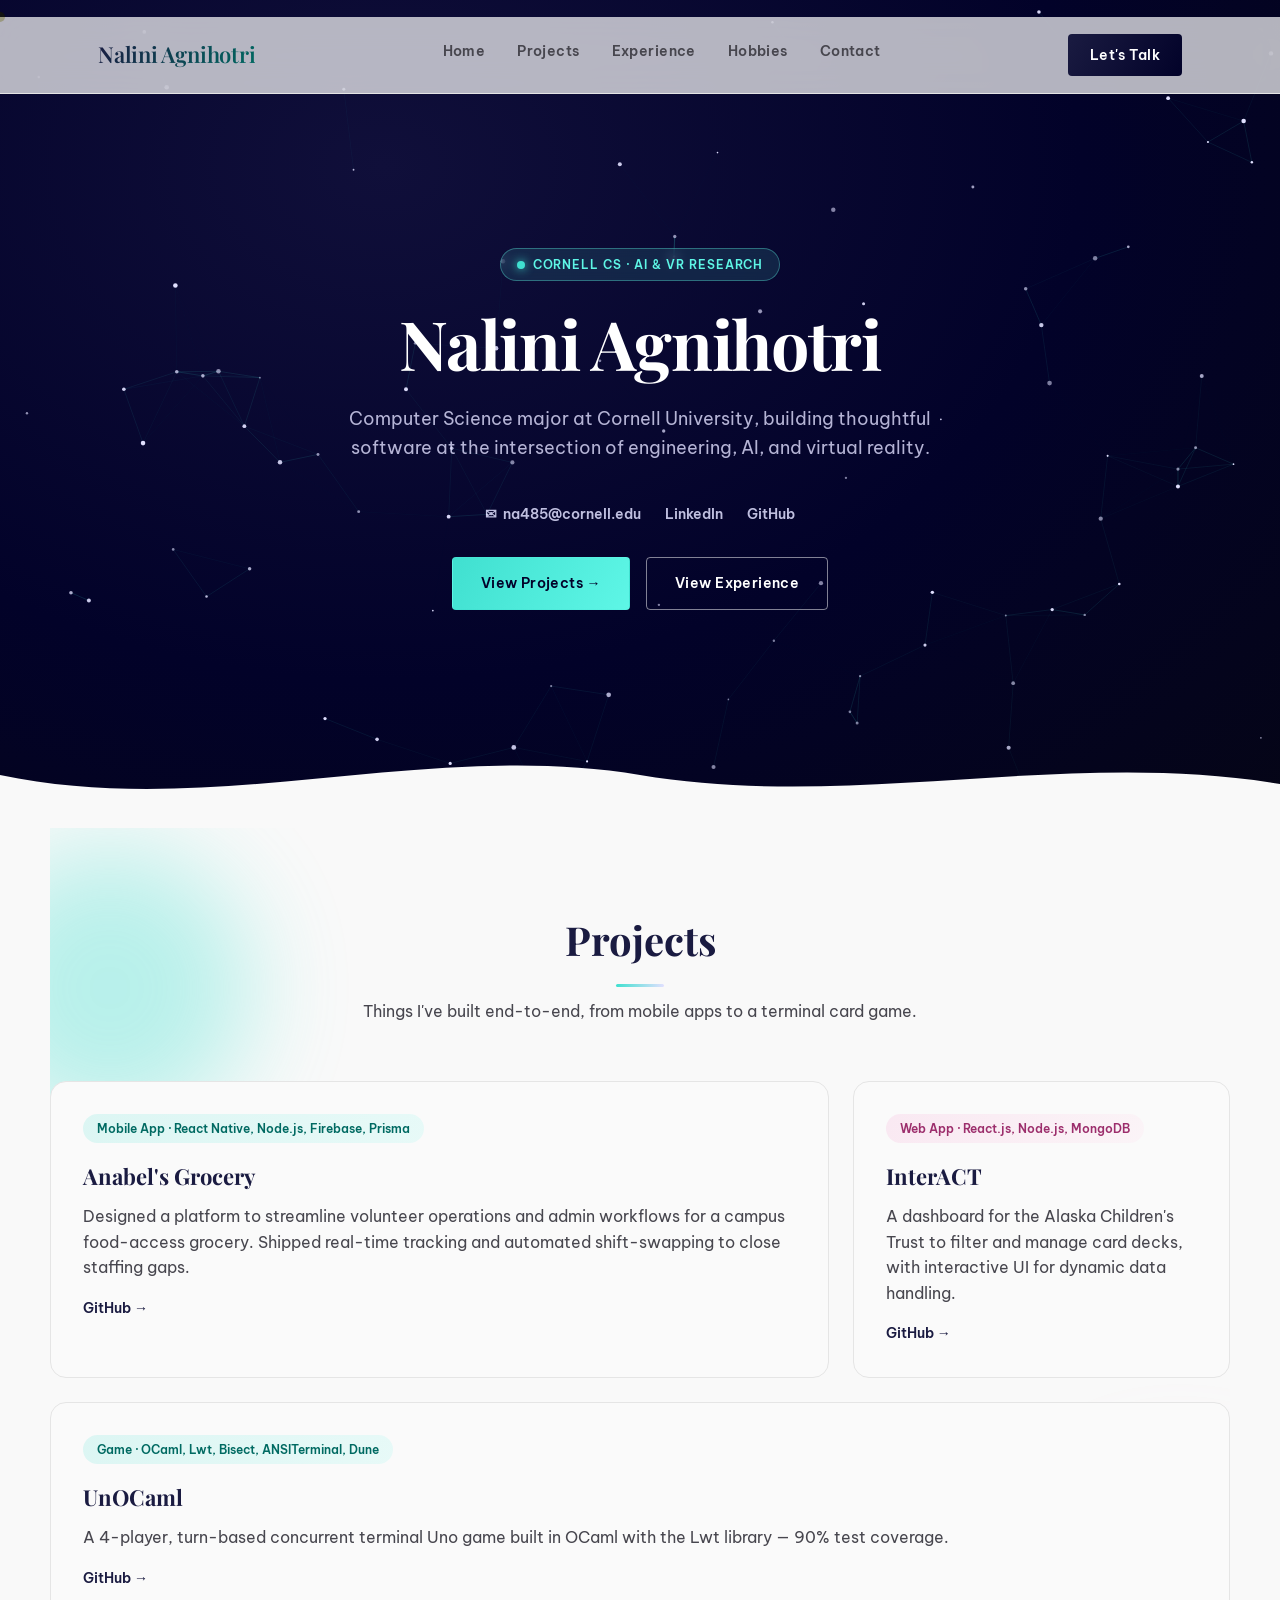
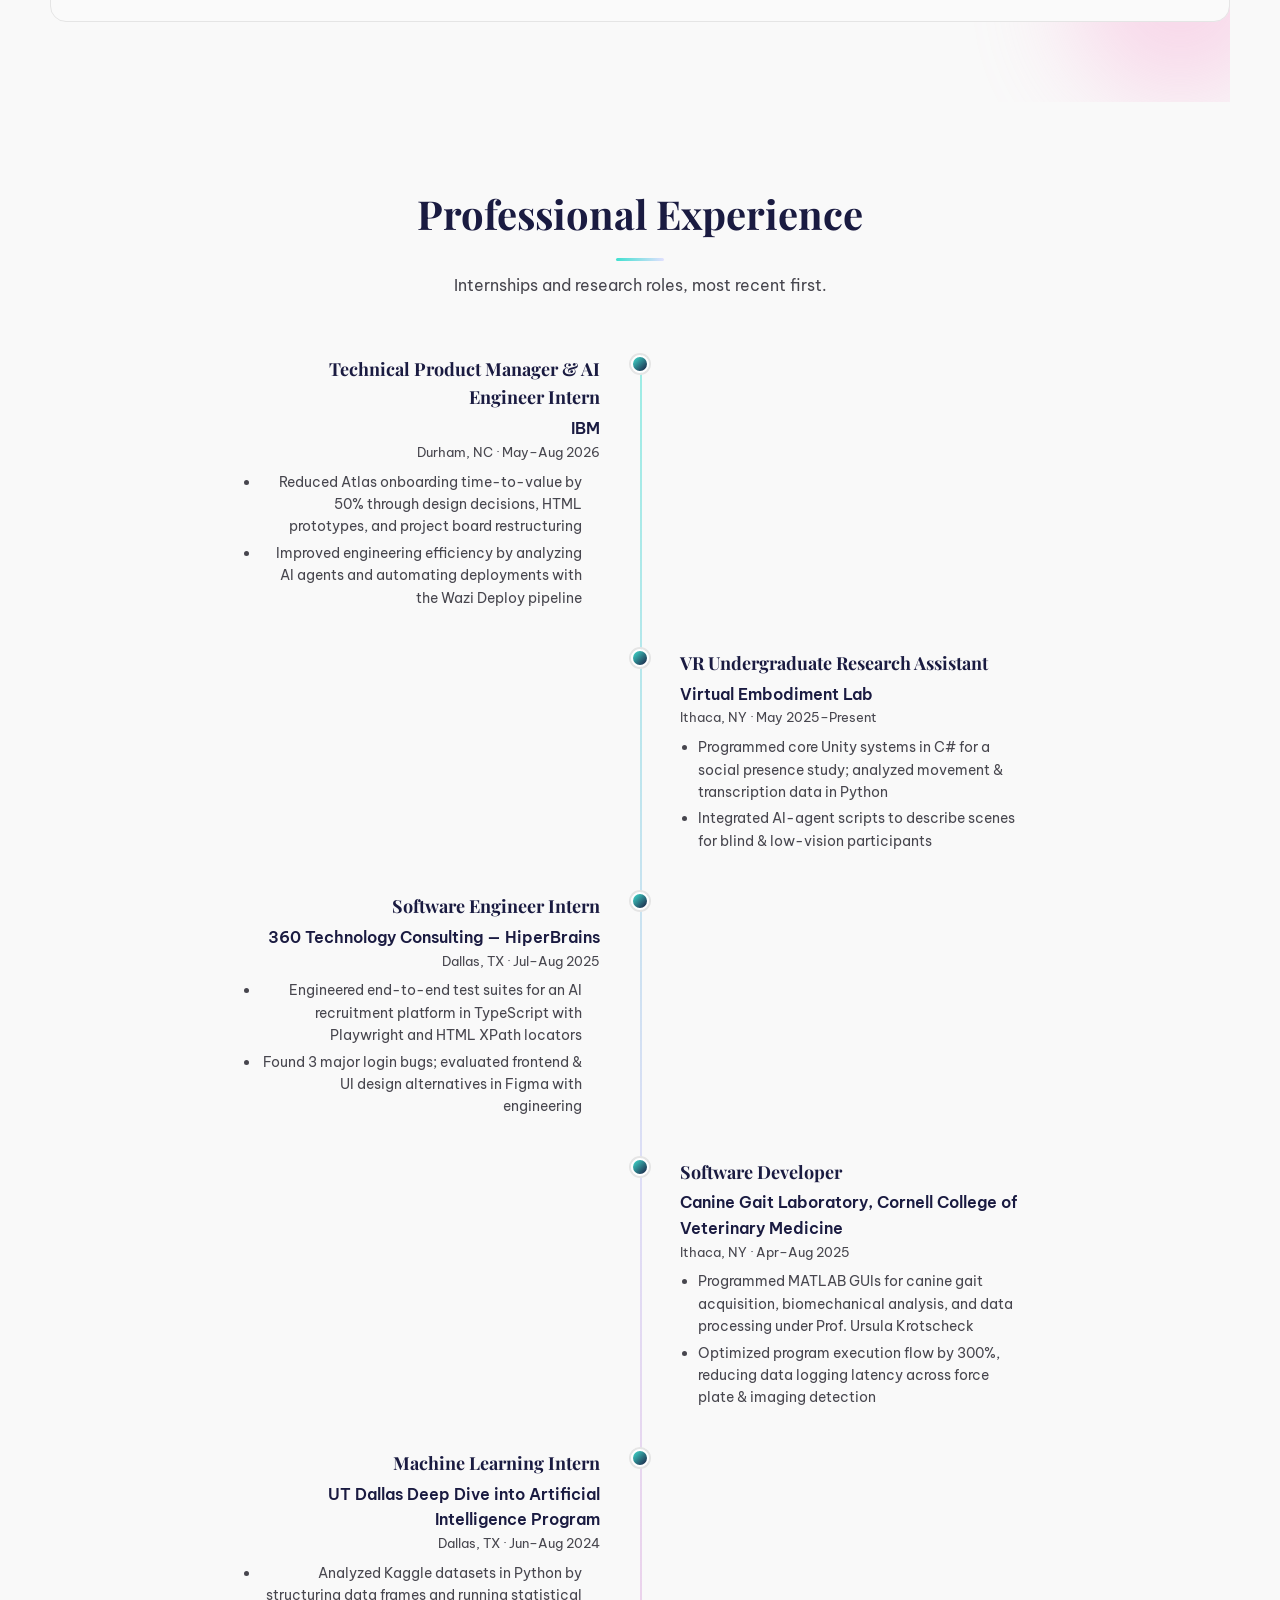
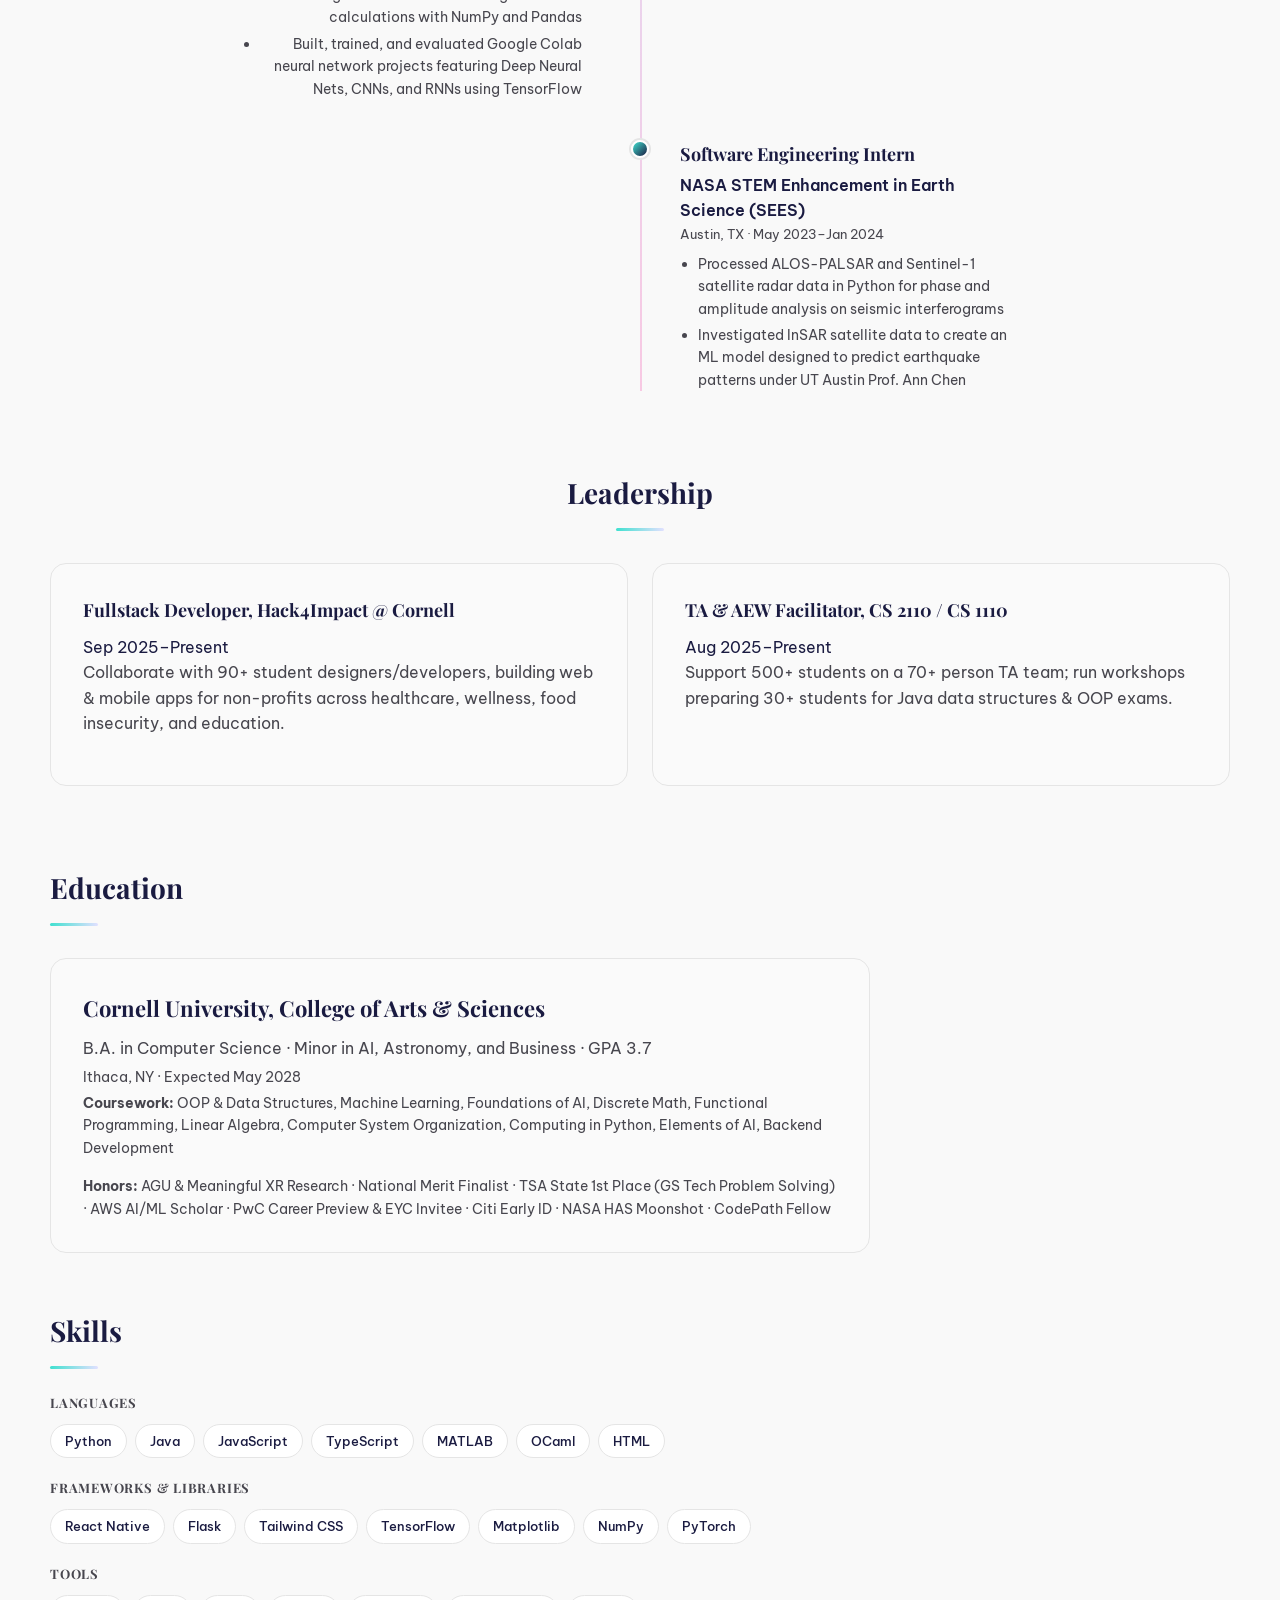
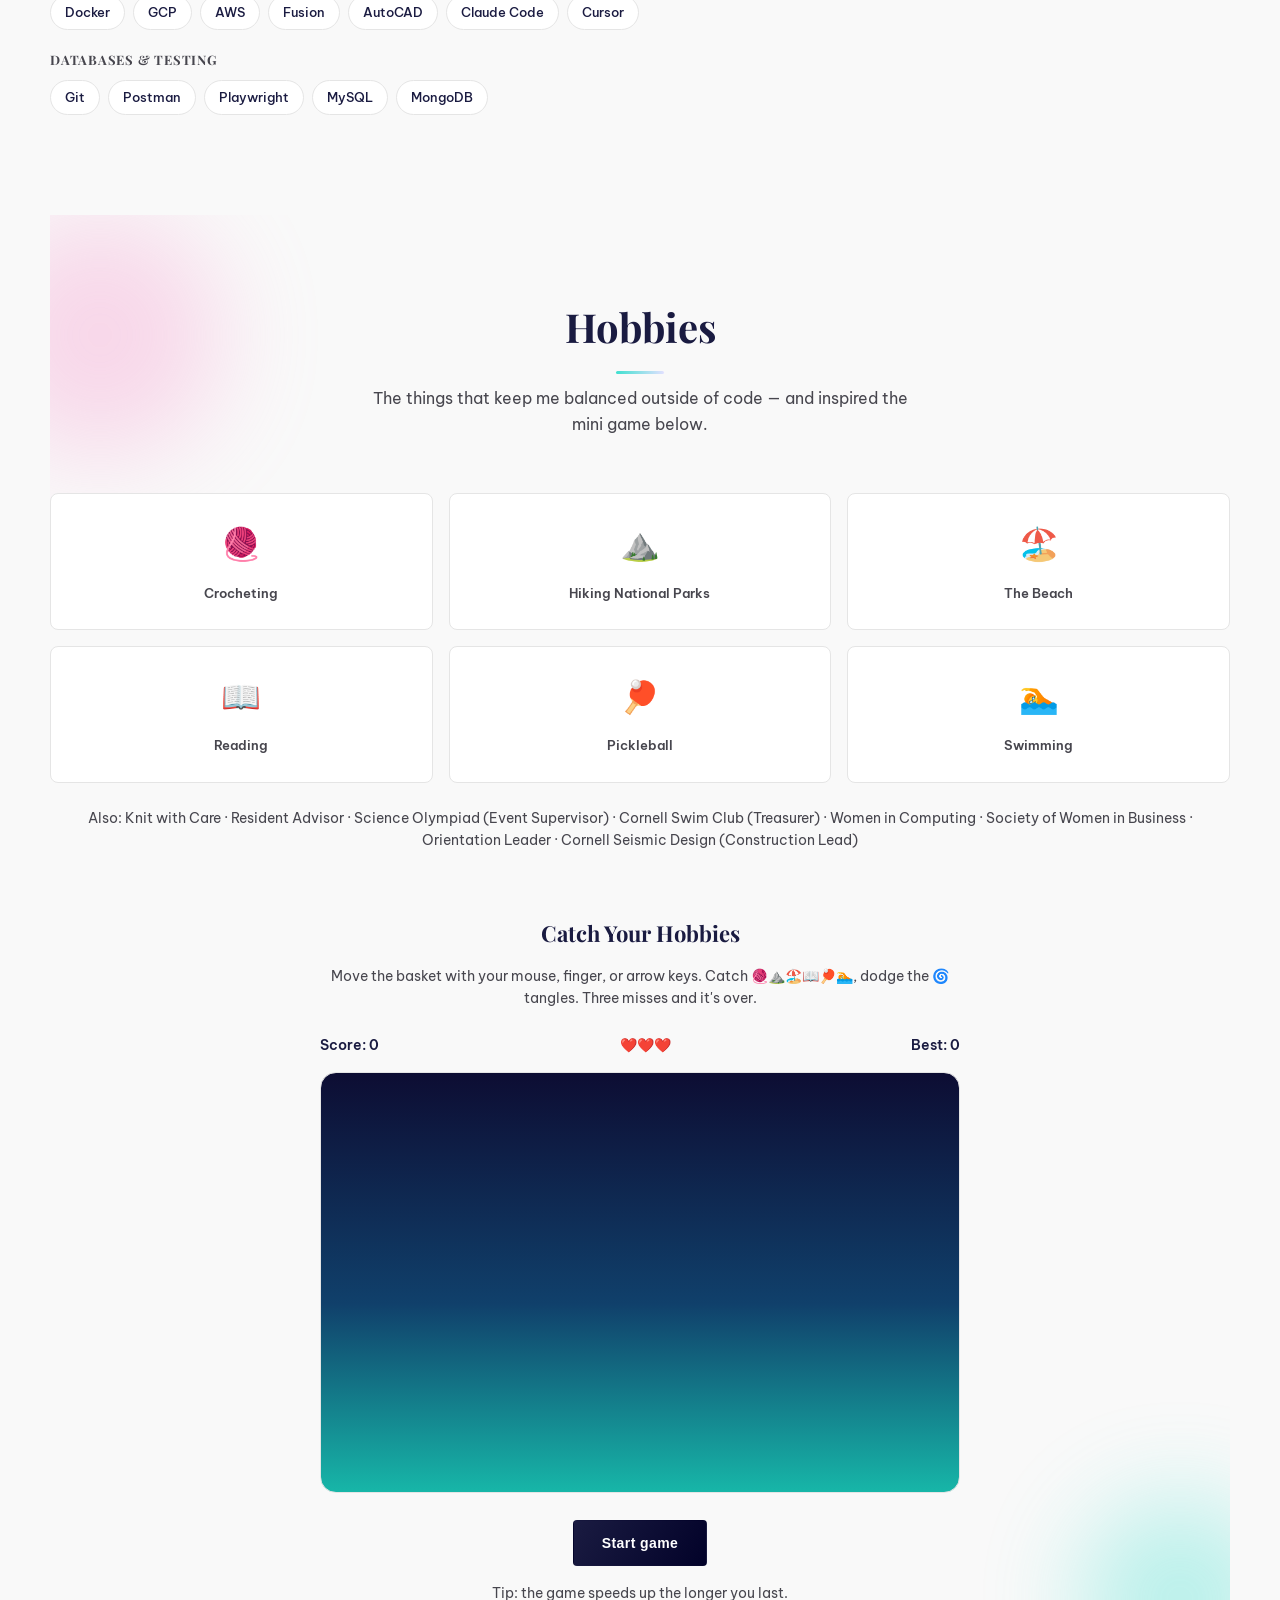
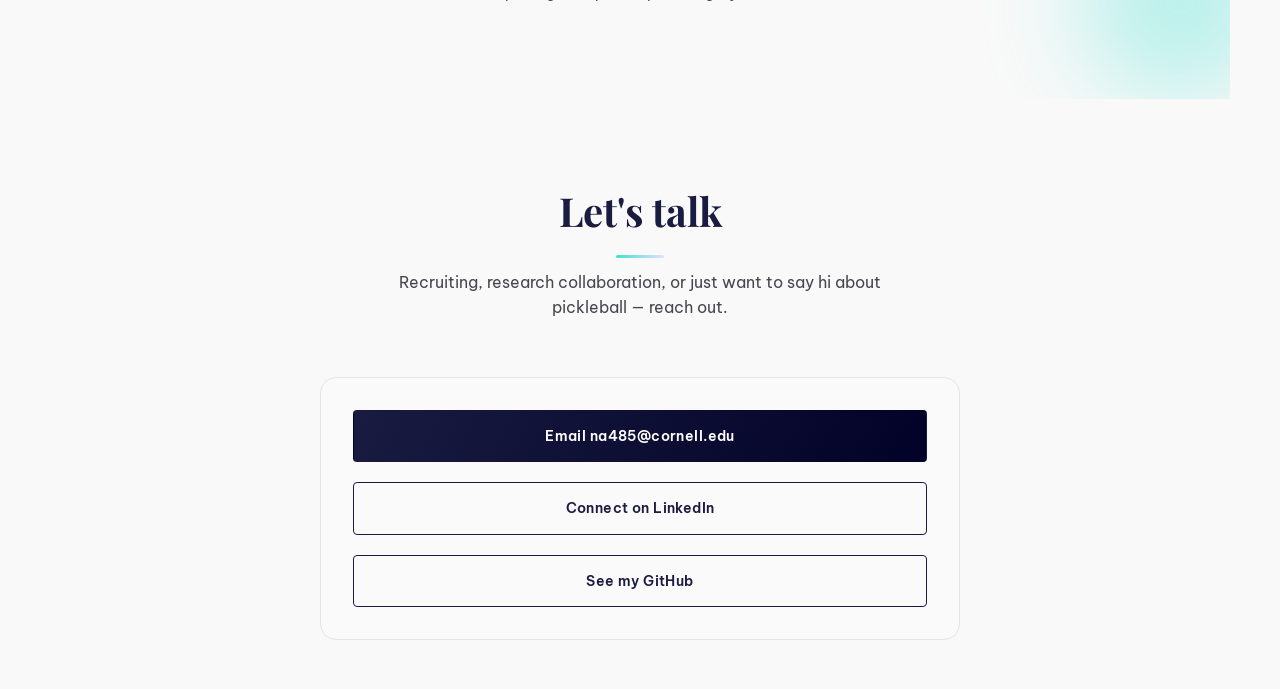
==== commit f13d3f77: "Consolidate into a single-page portfolio: Projects, Professional Experience, Hobbies with embedded g" ====
--- a/about.html
+++ b/about.html
@@ -2,237 +2,11 @@
 <html lang="en">
 <head>
 <meta charset="utf-8"/>
-<meta name="viewport" content="width=device-width, initial-scale=1.0"/>
-<title>About — Nalini Agnihotri</title>
-<link rel="preconnect" href="https://fonts.googleapis.com"/>
-<link rel="preconnect" href="https://fonts.gstatic.com" crossorigin/>
-<link href="https://fonts.googleapis.com/css2?family=Be+Vietnam+Pro:wght@400;500;600;700&family=Playfair+Display:wght@400;500;600;700&display=swap" rel="stylesheet"/>
-<link rel="stylesheet" href="css/style.css"/>
+<meta http-equiv="refresh" content="0; url=index.html#experience"/>
+<link rel="canonical" href="index.html#experience"/>
+<title>Redirecting…</title>
 </head>
 <body>
-
-<nav class="nav">
-  <div class="nav-inner">
-    <a href="index.html" class="brand">Nalini Agnihotri</a>
-    <div class="nav-links">
-      <a href="index.html">Home</a>
-      <a href="work.html">Work</a>
-      <a href="about.html" class="active">About</a>
-      <a href="play.html">Play</a>
-      <a href="contact.html">Contact</a>
-    </div>
-    <a href="contact.html" class="nav-cta">Let's Talk</a>
-    <button class="nav-mobile-toggle" aria-label="Open menu">&#9776;</button>
-  </div>
-  <div class="nav-mobile-panel">
-    <a href="index.html">Home</a>
-    <a href="work.html">Work</a>
-    <a href="about.html">About</a>
-    <a href="play.html">Play</a>
-    <a href="contact.html">Contact</a>
-  </div>
-</nav>
-
-<main>
-  <section class="page-banner">
-    <span class="eyebrow"><span class="dot"></span> The Narrative</span>
-    <h1>Beyond the code</h1>
-    <p>
-      I'm a Computer Science major at Cornell University (A&amp;S), minoring in AI, Astronomy, and Business.
-      I like building things that sit at the intersection of engineering, research, and people — from VR
-      accessibility tools to earthquake-prediction models. When I'm not coding, you'll probably find me
-      with a crochet hook, on a trail, or at the pickleball courts.
-    </p>
-    <div class="wave-divider">
-      <svg viewBox="0 0 1440 100" preserveAspectRatio="none"><path d="M0,40 C240,90 480,0 720,40 C960,80 1200,10 1440,50 L1440,100 L0,100 Z" fill="#f9f9f9"/></svg>
-    </div>
-  </section>
-
-  <div class="container" style="padding-top:60px;">
-
-  <section class="section" style="padding-top:0;">
-    <div class="section-head" style="text-align:left; margin-bottom:32px;">
-      <h2 style="font-size:28px;">Education</h2>
-      <div class="rule" style="margin:12px 0 0;"></div>
-    </div>
-    <div class="card" style="max-width:760px;">
-      <h3>Cornell University, College of Arts &amp; Sciences</h3>
-      <p style="margin-bottom:4px;">B.A. in Computer Science &middot; Minor in AI, Astronomy, and Business &middot; GPA 3.7</p>
-      <p style="margin-bottom:4px; font-size:14px;">Ithaca, NY &middot; Expected May 2028</p>
-      <p style="font-size:14px;"><strong>Coursework:</strong> OOP &amp; Data Structures, Machine Learning, Foundations of AI, Discrete Math, Functional Programming, Linear Algebra, Computer System Organization, Computing in Python, Elements of AI, Backend Development</p>
-      <p style="font-size:14px; margin-bottom:0;"><strong>Honors:</strong> AGU &amp; Meaningful XR Research &middot; National Merit Finalist &middot; TSA State 1st Place (GS Tech Problem Solving) &middot; AWS AI/ML Scholar &middot; PwC Career Preview &amp; EYC Invitee &middot; Citi Early ID &middot; NASA HAS Moonshot &middot; CodePath Fellow</p>
-    </div>
-  </section>
-
-  <section class="section" style="padding-top:0;">
-    <div class="section-head" style="text-align:left; margin-bottom:32px;">
-      <h2 style="font-size:28px;">Skills</h2>
-      <div class="rule" style="margin:12px 0 0;"></div>
-    </div>
-    <div class="skill-group">
-      <h4>Languages</h4>
-      <div class="skill-pills">
-        <span class="skill-pill">Python</span><span class="skill-pill">Java</span><span class="skill-pill">JavaScript</span>
-        <span class="skill-pill">TypeScript</span><span class="skill-pill">MATLAB</span><span class="skill-pill">OCaml</span><span class="skill-pill">HTML</span>
-      </div>
-    </div>
-    <div class="skill-group">
-      <h4>Frameworks &amp; Libraries</h4>
-      <div class="skill-pills">
-        <span class="skill-pill">React Native</span><span class="skill-pill">Flask</span><span class="skill-pill">Tailwind CSS</span>
-        <span class="skill-pill">TensorFlow</span><span class="skill-pill">Matplotlib</span><span class="skill-pill">NumPy</span><span class="skill-pill">PyTorch</span>
-      </div>
-    </div>
-    <div class="skill-group">
-      <h4>Tools</h4>
-      <div class="skill-pills">
-        <span class="skill-pill">Docker</span><span class="skill-pill">GCP</span><span class="skill-pill">AWS</span>
-        <span class="skill-pill">Fusion</span><span class="skill-pill">AutoCAD</span><span class="skill-pill">Claude Code</span><span class="skill-pill">Cursor</span>
-      </div>
-    </div>
-    <div class="skill-group">
-      <h4>Databases &amp; Testing</h4>
-      <div class="skill-pills">
-        <span class="skill-pill">Git</span><span class="skill-pill">Postman</span><span class="skill-pill">Playwright</span>
-        <span class="skill-pill">MySQL</span><span class="skill-pill">MongoDB</span>
-      </div>
-    </div>
-  </section>
-
-  <section class="section" style="padding-top:0;">
-    <div class="section-head" style="margin-bottom:56px;">
-      <h2>Experience</h2>
-      <div class="rule"></div>
-    </div>
-    <div class="timeline">
-
-      <div class="t-item left">
-        <div class="t-dot"></div>
-        <h4>Technical Product Manager &amp; AI Engineer Intern</h4>
-        <div class="t-role">IBM</div>
-        <div class="t-meta">Durham, NC &middot; May–Aug 2026</div>
-        <ul>
-          <li>Reduced Atlas onboarding time-to-value by 50% through design decisions, HTML prototypes, and project board restructuring</li>
-          <li>Improved engineering efficiency by analyzing AI agents and automating deployments with the Wazi Deploy pipeline</li>
-        </ul>
-      </div>
-
-      <div class="t-item right">
-        <div class="t-dot"></div>
-        <h4>VR Undergraduate Research Assistant</h4>
-        <div class="t-role">Virtual Embodiment Lab</div>
-        <div class="t-meta">Ithaca, NY &middot; May 2025–Present</div>
-        <ul>
-          <li>Programmed core Unity systems in C# for a social presence study; analyzed movement &amp; transcription data in Python</li>
-          <li>Integrated AI-agent scripts to describe scenes for blind &amp; low-vision participants</li>
-        </ul>
-      </div>
-
-      <div class="t-item left">
-        <div class="t-dot"></div>
-        <h4>Software Engineer Intern</h4>
-        <div class="t-role">360 Technology Consulting — HiperBrains</div>
-        <div class="t-meta">Dallas, TX &middot; Jul–Aug 2025</div>
-        <ul>
-          <li>Engineered end-to-end test suites for an AI recruitment platform in TypeScript with Playwright</li>
-          <li>Found 3 major login bugs; evaluated frontend/UI alternatives in Figma with engineering</li>
-        </ul>
-      </div>
-
-      <div class="t-item right">
-        <div class="t-dot"></div>
-        <h4>Software Developer</h4>
-        <div class="t-role">Canine Gait Laboratory, Cornell Vet Medicine</div>
-        <div class="t-meta">Ithaca, NY &middot; Apr–Aug 2025</div>
-        <ul>
-          <li>Programmed MATLAB GUIs for canine gait acquisition &amp; biomechanical analysis</li>
-          <li>Optimized execution flow by 300%, reducing data logging latency</li>
-        </ul>
-      </div>
-
-      <div class="t-item left">
-        <div class="t-dot"></div>
-        <h4>Machine Learning Intern</h4>
-        <div class="t-role">UT Dallas Deep Dive into AI Program</div>
-        <div class="t-meta">Dallas, TX &middot; Jun–Aug 2024</div>
-        <ul>
-          <li>Structured Kaggle datasets and ran statistical analysis with NumPy &amp; Pandas</li>
-          <li>Built and evaluated CNN/RNN projects in TensorFlow via Google Colab</li>
-        </ul>
-      </div>
-
-      <div class="t-item right">
-        <div class="t-dot"></div>
-        <h4>Software Engineering Intern</h4>
-        <div class="t-role">NASA STEM Enhancement in Earth Science (SEES)</div>
-        <div class="t-meta">Austin, TX &middot; May 2023–Jan 2024</div>
-        <ul>
-          <li>Processed ALOS-PALSAR &amp; Sentinel-1 radar data for seismic interferogram analysis</li>
-          <li>Built an ML model to predict earthquake patterns with UT Austin faculty</li>
-        </ul>
-      </div>
-
-    </div>
-  </section>
-
-  <section class="section" style="padding-top:0;">
-    <div class="section-head" style="text-align:left; margin-bottom:32px;">
-      <h2 style="font-size:28px;">Leadership</h2>
-      <div class="rule" style="margin:12px 0 0;"></div>
-    </div>
-    <div class="bento">
-      <div class="card col-span-6">
-        <h3 style="font-size:18px;">Fullstack Developer, Hack4Impact @ Cornell</h3>
-        <div class="t-meta">Sep 2025–Present</div>
-        <p>Collaborate with 90+ student designers/developers, building web &amp; mobile apps for non-profits across healthcare, wellness, food insecurity, and education.</p>
-      </div>
-      <div class="card col-span-6">
-        <h3 style="font-size:18px;">TA &amp; AEW Facilitator, CS 2110 / CS 1110</h3>
-        <div class="t-meta">Aug 2025–Present</div>
-        <p>Support 500+ students on a 70+ person TA team; run workshops preparing 30+ students for Java data structures &amp; OOP exams.</p>
-      </div>
-    </div>
-  </section>
-
-  <section class="section" style="padding-top:0;">
-    <div class="blob-field">
-      <div class="blob blob-petal" style="width:240px;height:240px;left:-70px;top:0;"></div>
-      <div class="blob blob-teal" style="width:200px;height:200px;right:-50px;bottom:0;"></div>
-    </div>
-    <div class="section-head" style="margin-bottom:40px;">
-      <h2>Outside of Code</h2>
-      <div class="rule"></div>
-      <p>The hobbies that keep me balanced (and inspired the game on the Play page).</p>
-    </div>
-    <div class="hobby-grid">
-      <div class="hobby-card"><span class="hobby-emoji">🧶</span><span class="label">Crocheting</span></div>
-      <div class="hobby-card"><span class="hobby-emoji">⛰️</span><span class="label">Hiking National Parks</span></div>
-      <div class="hobby-card"><span class="hobby-emoji">🏖️</span><span class="label">The Beach</span></div>
-      <div class="hobby-card"><span class="hobby-emoji">📖</span><span class="label">Reading</span></div>
-      <div class="hobby-card"><span class="hobby-emoji">🏓</span><span class="label">Pickleball</span></div>
-      <div class="hobby-card"><span class="hobby-emoji">🏊</span><span class="label">Swimming</span></div>
-    </div>
-    <p style="text-align:center; color:var(--text-variant); font-size:14px; margin-top:24px;">
-      Also: Knit with Care &middot; Resident Advisor &middot; Science Olympiad (Event Supervisor) &middot; Cornell Swim Club (Treasurer) &middot; Women in Computing &middot; Society of Women in Business &middot; Orientation Leader &middot; Cornell Seismic Design (Construction Lead)
-    </p>
-  </section>
-
-  </div>
-</main>
-
-<footer class="footer">
-  <div class="wave-top"><svg viewBox="0 0 1440 100" preserveAspectRatio="none"><path d="M0,40 C240,90 480,0 720,40 C960,80 1200,10 1440,50 L1440,100 L0,100 Z"/></svg></div>
-  <div class="footer-inner container">
-    <div class="brand">Nalini Agnihotri</div>
-    <div class="easter-hint">psst&hellip; try &uarr; &uarr; &darr; &darr; &larr; &rarr; &larr; &rarr; b a</div>
-    <div class="footer-links">
-      <a href="https://github.com/nalini2080" target="_blank" rel="noopener">GitHub</a>
-      <a href="https://www.linkedin.com/in/nalini-agnihotri/" target="_blank" rel="noopener">LinkedIn</a>
-      <a href="mailto:na485@cornell.edu">Email</a>
-    </div>
-  </div>
-</footer>
-
-<script src="js/effects.js"></script>
+<p>This page moved — redirecting to <a href="index.html#experience">index.html#experience</a>.</p>
 </body>
 </html>
